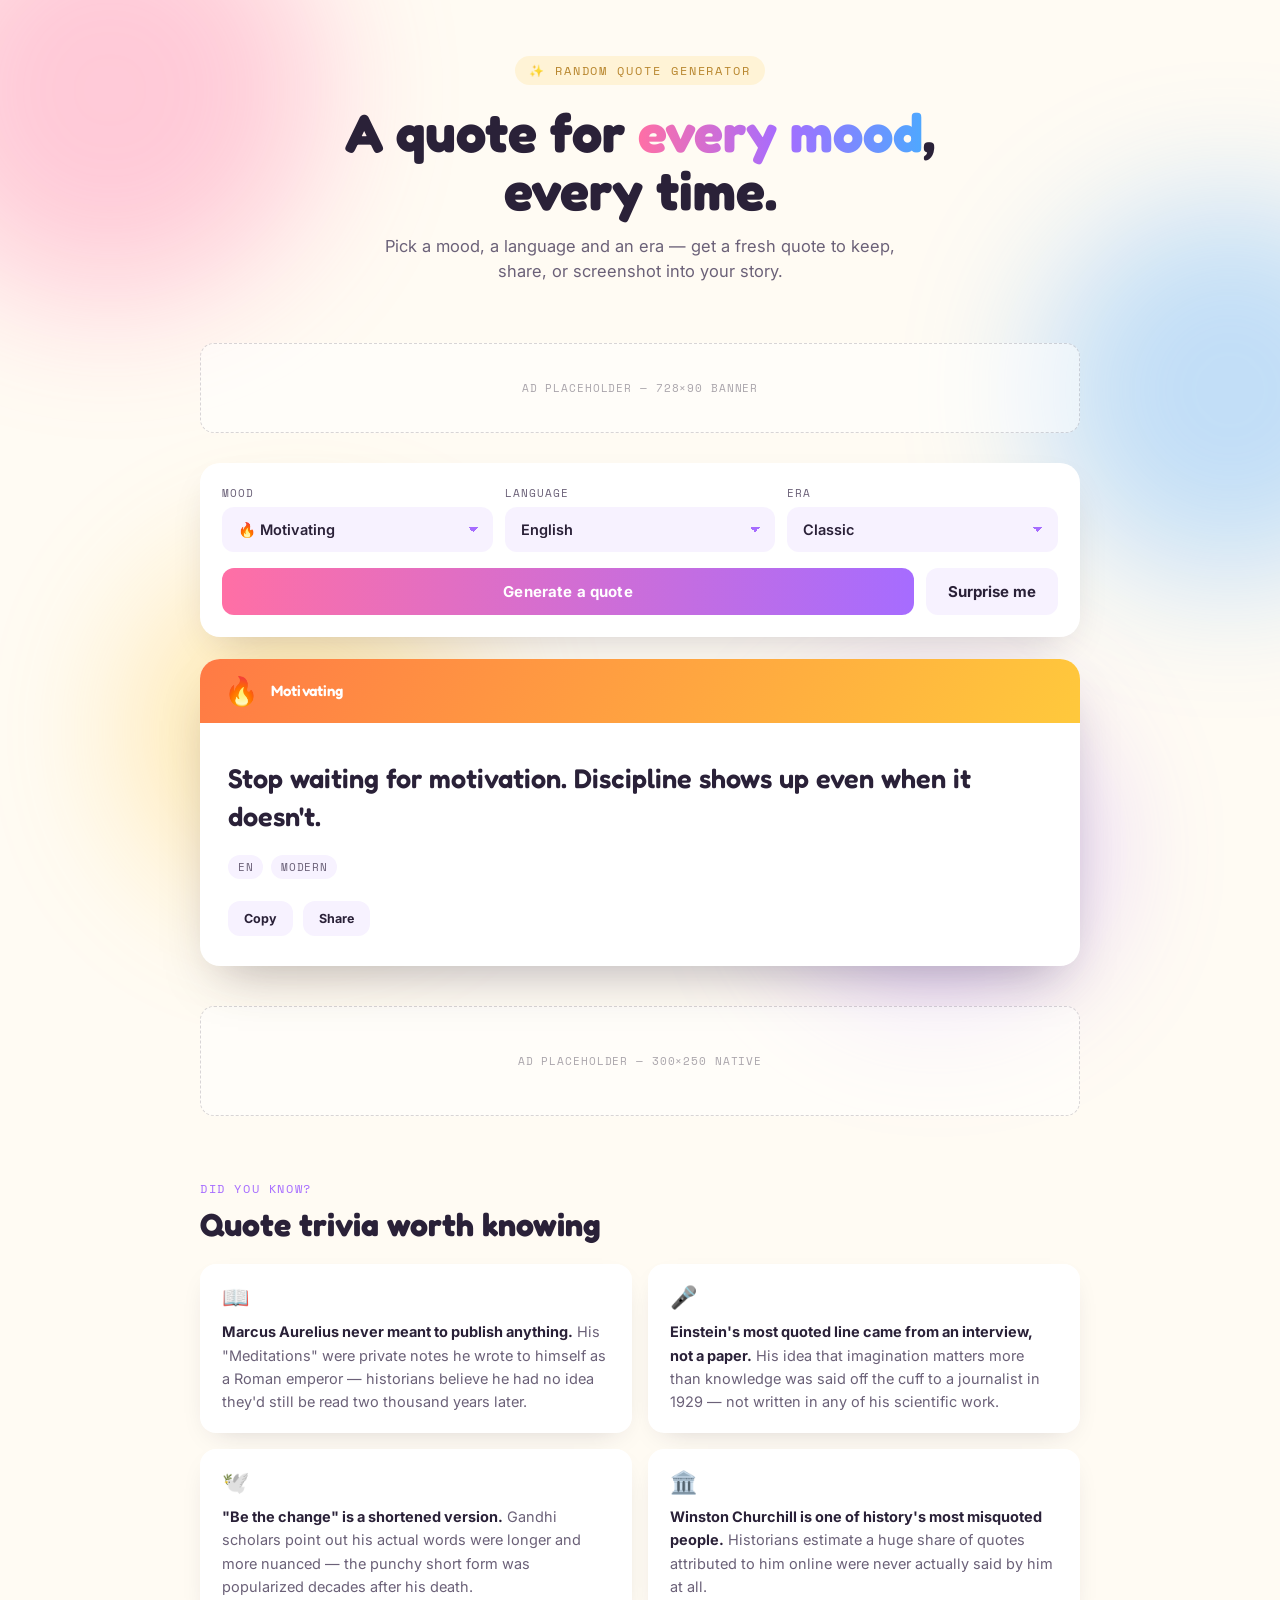
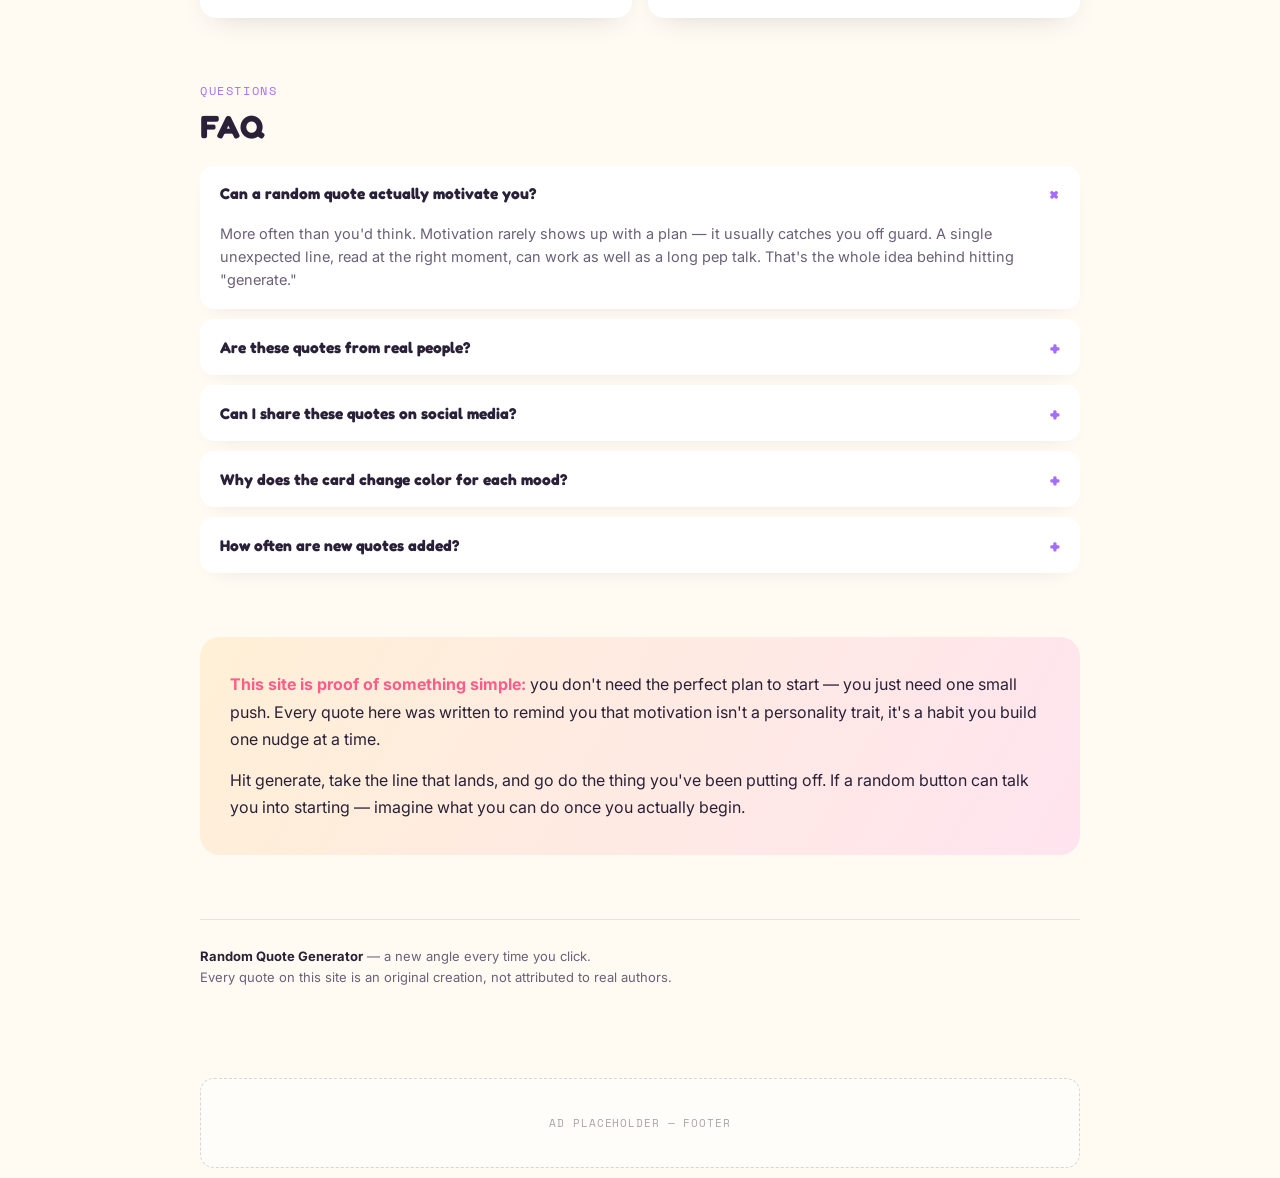
==== index.html @ d887cc7b "Add files via upload" ====
<!DOCTYPE html>
<html lang="en">
<head>
<meta charset="UTF-8">
<meta name="viewport" content="width=device-width, initial-scale=1.0">
<title>Random Quote Generator — Motivating, Sad, Deep, Funny Quotes</title>
<meta name="description" content="Generate a random quote by mood, language and era: motivating, sad, thoughtful, romantic, wise or funny. Free, colorful, and endlessly shareable.">
<link rel="preconnect" href="https://fonts.googleapis.com">
<link href="https://fonts.googleapis.com/css2?family=Fredoka:wght@500;600;700&family=Inter:wght@400;500;600;700&family=Space+Mono:wght@400;700&display=swap" rel="stylesheet">
<style>
  :root{
    --bg:#FFFBF3;
    --ink:#2A2138;
    --ink-soft:#6b6178;
    --line:rgba(42,33,56,0.1);
    --blob-pink:#FF6FA5;
    --blob-yellow:#FFC93C;
    --blob-blue:#4EA8FF;
    --blob-purple:#A66CFF;

    --t-motivant-1:#FF7A45; --t-motivant-2:#FFC93C;
    --t-triste-1:#5B7FFF;   --t-triste-2:#8FD3FF;
    --t-pensif-1:#9B6BFF;   --t-pensif-2:#C9A6FF;
    --t-amour-1:#FF5C8A;    --t-amour-2:#FFA6C1;
    --t-sagesse-1:#18B39D;  --t-sagesse-2:#8CE0D6;
    --t-humour-1:#FFB800;   --t-humour-2:#FFE066;
  }
  *{box-sizing:border-box;}
  html{scroll-behavior:smooth;}
  body{
    margin:0;
    background:var(--bg);
    color:var(--ink);
    font-family:'Inter', sans-serif;
    min-height:100vh;
    -webkit-font-smoothing:antialiased;
    position:relative;
    overflow-x:hidden;
  }
  .blob{
    position:fixed;
    border-radius:50%;
    filter:blur(70px);
    opacity:.35;
    z-index:0;
    animation:drift 18s ease-in-out infinite alternate;
  }
  .blob1{width:420px;height:420px;background:var(--blob-pink);top:-120px;left:-100px;}
  .blob2{width:380px;height:380px;background:var(--blob-blue);top:200px;right:-140px;animation-delay:-4s;}
  .blob3{width:340px;height:340px;background:var(--blob-yellow);bottom:0;left:10%;animation-delay:-9s;}
  .blob4{width:300px;height:300px;background:var(--blob-purple);bottom:-100px;right:15%;animation-delay:-13s;}
  @keyframes drift{
    from{transform:translate(0,0) scale(1);}
    to{transform:translate(30px,-25px) scale(1.08);}
  }
  @media (prefers-reduced-motion: reduce){ .blob{animation:none;} }

  .wrap{max-width:920px;margin:0 auto;padding:0 20px;position:relative;z-index:1;}

  /* ---------- Header ---------- */
  header{padding:56px 0 28px; text-align:center;}
  .eyebrow{
    font-family:'Space Mono', monospace;
    font-size:12px;
    letter-spacing:.16em;
    text-transform:uppercase;
    color:#B8862E;
    display:inline-flex;
    align-items:center;
    gap:8px;
    background:#FFF3D6;
    padding:6px 14px;
    border-radius:999px;
  }
  h1{
    font-family:'Fredoka', sans-serif;
    font-weight:700;
    font-size:clamp(32px, 6vw, 54px);
    line-height:1.08;
    margin:18px 0 14px;
  }
  h1 .grad{
    background:linear-gradient(90deg, var(--blob-pink), var(--blob-purple), var(--blob-blue));
    -webkit-background-clip:text;
    background-clip:text;
    color:transparent;
  }
  .sub{
    font-size:16.5px;
    color:var(--ink-soft);
    max-width:52ch;
    line-height:1.55;
    margin:0 auto;
  }

  /* ---------- Ad slots ---------- */
  .ad-slot{
    border:1.5px dashed rgba(42,33,56,0.18);
    border-radius:14px;
    display:flex;
    align-items:center;
    justify-content:center;
    color:rgba(42,33,56,0.4);
    font-family:'Space Mono', monospace;
    font-size:11px;
    letter-spacing:.08em;
    text-transform:uppercase;
    background:rgba(255,255,255,0.5);
  }
  .ad-slot--banner{height:90px;margin:30px 0;}
  .ad-slot--inline{height:110px;margin:40px 0;}
  .ad-slot--footer{height:90px;margin:40px 0 10px;}

  /* ---------- Controls ---------- */
  .panel{
    background:#fff;
    border-radius:20px;
    padding:22px;
    box-shadow:0 16px 40px -18px rgba(42,33,56,0.25);
  }
  .controls{
    display:grid;
    grid-template-columns:repeat(3, 1fr);
    gap:12px;
    margin-bottom:16px;
  }
  .field{display:flex;flex-direction:column;gap:6px;}
  .field label{
    font-family:'Space Mono', monospace;
    font-size:10.5px;
    letter-spacing:.1em;
    text-transform:uppercase;
    color:var(--ink-soft);
  }
  select{
    appearance:none;
    -webkit-appearance:none;
    background:#F7F2FF;
    border:2px solid transparent;
    color:var(--ink);
    font-family:'Inter', sans-serif;
    font-size:14.5px;
    font-weight:600;
    padding:12px 34px 12px 14px;
    border-radius:12px;
    cursor:pointer;
    background-image:linear-gradient(45deg, transparent 50%, var(--blob-purple) 50%), linear-gradient(135deg, var(--blob-purple) 50%, transparent 50%);
    background-position: calc(100% - 18px) center, calc(100% - 13px) center;
    background-size:5px 5px, 5px 5px;
    background-repeat:no-repeat;
    transition:border-color .15s ease, transform .1s ease;
  }
  select:hover{border-color:var(--blob-purple);}
  select:focus-visible{outline:2px solid var(--blob-blue); outline-offset:2px;}

  .generate-row{display:flex;gap:12px;}
  button{
    font-family:'Inter', sans-serif;
    font-weight:700;
    font-size:15px;
    border-radius:12px;
    border:none;
    cursor:pointer;
    padding:14px 22px;
    transition:transform .12s ease, box-shadow .12s ease, background .15s ease;
  }
  button:focus-visible{outline:2px solid var(--blob-blue); outline-offset:2px;}
  .btn-primary{
    flex:1;
    background:linear-gradient(90deg, var(--blob-pink), var(--blob-purple));
    color:#fff;
    letter-spacing:.01em;
  }
  .btn-primary:hover{transform:translateY(-2px); box-shadow:0 10px 24px -6px rgba(166,108,255,0.55);}
  .btn-primary:active{transform:translateY(0);}
  .btn-ghost{
    background:#F7F2FF;
    color:var(--ink);
  }
  .btn-ghost:hover{background:#EFE4FF;}

  /* ---------- Quote card ---------- */
  .stage{margin:22px 0 6px;}
  .card{
    position:relative;
    background:#fff;
    border-radius:20px;
    overflow:hidden;
    box-shadow:0 24px 50px -20px rgba(42,33,56,0.35);
    transition:transform .3s cubic-bezier(.2,.8,.2,1), opacity .28s ease;
  }
  .card.shuffling{transform:rotate(-1.5deg) scale(.97); opacity:.45;}
  .card-header{
    display:flex;
    align-items:center;
    gap:12px;
    padding:18px 24px;
    background:linear-gradient(120deg, var(--accent-1), var(--accent-2));
    color:#fff;
  }
  .card-emoji{font-size:28px; line-height:1;}
  .card-header-label{
    font-family:'Fredoka', sans-serif;
    font-weight:600;
    font-size:15px;
    letter-spacing:.01em;
  }
  .card-body{padding:36px 28px 30px;}
  .quote-text{
    font-family:'Fredoka', sans-serif;
    font-weight:600;
    font-size:clamp(20px, 3.4vw, 27px);
    line-height:1.42;
    margin:0 0 20px;
    color:var(--ink);
  }
  .quote-meta{
    display:flex;
    align-items:center;
    gap:8px;
    flex-wrap:wrap;
    font-family:'Space Mono', monospace;
    font-size:11px;
    letter-spacing:.06em;
    text-transform:uppercase;
    color:var(--ink-soft);
  }
  .tag{
    background:#F7F2FF;
    padding:4px 10px;
    border-radius:20px;
  }
  .card-actions{display:flex; gap:10px; margin-top:22px;}
  .icon-btn{
    background:#F7F2FF;
    border:none;
    color:var(--ink);
    font-size:12.5px;
    font-weight:700;
    padding:10px 16px;
  }
  .icon-btn:hover{background:#EFE4FF;}

  .toast{
    position:fixed;
    bottom:24px; left:50%;
    transform:translateX(-50%) translateY(20px);
    background:var(--ink);
    color:#fff;
    font-weight:600;
    font-size:14px;
    padding:10px 18px;
    border-radius:10px;
    opacity:0;
    pointer-events:none;
    transition:opacity .2s ease, transform .2s ease;
    z-index:10;
  }
  .toast.show{opacity:1; transform:translateX(-50%) translateY(0);}

  /* ---------- Sections below ---------- */
  section.block{margin:64px 0;}
  .block-eyebrow{
    font-family:'Space Mono', monospace;
    font-size:11.5px;
    letter-spacing:.14em;
    text-transform:uppercase;
    color:var(--blob-purple);
    margin-bottom:8px;
  }
  .block h2{
    font-family:'Fredoka', sans-serif;
    font-weight:700;
    font-size:clamp(24px, 4vw, 32px);
    margin:0 0 20px;
  }

  .facts-grid{
    display:grid;
    grid-template-columns:repeat(2, 1fr);
    gap:16px;
  }
  .fact-card{
    background:#fff;
    border-radius:16px;
    padding:20px 22px;
    box-shadow:0 10px 28px -16px rgba(42,33,56,0.25);
  }
  .fact-card .fact-icon{font-size:22px; margin-bottom:10px; display:block;}
  .fact-card p{margin:0; font-size:14.5px; line-height:1.6; color:var(--ink-soft);}
  .fact-card strong{color:var(--ink);}

  .faq-item{
    background:#fff;
    border-radius:14px;
    margin-bottom:10px;
    overflow:hidden;
    box-shadow:0 8px 22px -16px rgba(42,33,56,0.2);
  }
  .faq-item summary{
    cursor:pointer;
    padding:16px 20px;
    font-weight:700;
    font-family:'Fredoka', sans-serif;
    font-size:15.5px;
    list-style:none;
    display:flex;
    align-items:center;
    justify-content:space-between;
  }
  .faq-item summary::-webkit-details-marker{display:none;}
  .faq-item summary::after{
    content:"+";
    font-size:20px;
    color:var(--blob-purple);
    transition:transform .2s ease;
  }
  .faq-item[open] summary::after{transform:rotate(45deg);}
  .faq-item p{
    margin:0;
    padding:0 20px 18px;
    color:var(--ink-soft);
    font-size:14.5px;
    line-height:1.6;
  }

  .about-block{
    background:linear-gradient(120deg, #FFF0D6, #FFE4EF);
    border-radius:20px;
    padding:34px 30px;
  }
  .about-block p{
    font-size:16px;
    line-height:1.7;
    color:var(--ink);
    margin:0 0 14px;
  }
  .about-block p:last-child{margin-bottom:0;}
  .about-block strong{color:var(--t-amour-1);}

  footer{
    border-top:1px solid var(--line);
    padding:26px 0 50px;
    color:var(--ink-soft);
    font-size:13px;
    line-height:1.6;
  }
  footer strong{color:var(--ink);}

  @media (max-width:640px){
    .controls{grid-template-columns:1fr;}
    .facts-grid{grid-template-columns:1fr;}
    .card-body{padding:28px 20px 26px;}
  }
</style>
</head>
<body>
<div class="blob blob1"></div>
<div class="blob blob2"></div>
<div class="blob blob3"></div>
<div class="blob blob4"></div>

<div class="wrap">

  <header>
    <div class="eyebrow">✨ Random Quote Generator</div>
    <h1>A quote for <span class="grad">every mood</span>,<br>every time.</h1>
    <p class="sub">Pick a mood, a language and an era — get a fresh quote to keep, share, or screenshot into your story.</p>
  </header>

  <div class="ad-slot ad-slot--banner">Ad placeholder — 728×90 banner</div>

  <div class="panel">
    <div class="controls">
      <div class="field">
        <label for="theme">Mood</label>
        <select id="theme">
          <option value="motivant">🔥 Motivating</option>
          <option value="triste">😢 Sad</option>
          <option value="pensif">🤔 Thoughtful</option>
          <option value="amour">❤️ Love</option>
          <option value="sagesse">🦉 Wise</option>
          <option value="humour">😂 Funny</option>
        </select>
      </div>
      <div class="field">
        <label for="langue">Language</label>
        <select id="langue">
          <option value="en" selected>English</option>
          <option value="fr">French</option>
          <option value="es">Spanish</option>
        </select>
      </div>
      <div class="field">
        <label for="epoque">Era</label>
        <select id="epoque">
          <option value="classique">Classic</option>
          <option value="moderne">Modern</option>
        </select>
      </div>
    </div>
    <div class="generate-row">
      <button class="btn-primary" id="generateBtn">Generate a quote</button>
      <button class="btn-ghost" id="surpriseBtn" title="Random mood, language and era">Surprise me</button>
    </div>
  </div>

  <div class="stage">
    <div class="card" id="card" style="--accent-1: var(--t-motivant-1); --accent-2: var(--t-motivant-2);">
      <div class="card-header">
        <span class="card-emoji" id="cardEmoji">🔥</span>
        <span class="card-header-label" id="cardHeaderLabel">Motivating</span>
      </div>
      <div class="card-body">
        <p class="quote-text" id="quoteText">Stop waiting for motivation. Discipline shows up even when it doesn't.</p>
        <div class="quote-meta">
          <span class="tag" id="tagLangue">EN</span>
          <span class="tag" id="tagEpoque">Modern</span>
        </div>
        <div class="card-actions">
          <button class="icon-btn" id="copyBtn">Copy</button>
          <button class="icon-btn" id="shareBtn">Share</button>
        </div>
      </div>
    </div>
  </div>

  <div class="ad-slot ad-slot--inline">Ad placeholder — 300×250 native</div>

  <section class="block" id="facts">
    <div class="block-eyebrow">Did you know?</div>
    <h2>Quote trivia worth knowing</h2>
    <div class="facts-grid">
      <div class="fact-card">
        <span class="fact-icon">📖</span>
        <p><strong>Marcus Aurelius never meant to publish anything.</strong> His "Meditations" were private notes he wrote to himself as a Roman emperor — historians believe he had no idea they'd still be read two thousand years later.</p>
      </div>
      <div class="fact-card">
        <span class="fact-icon">🎤</span>
        <p><strong>Einstein's most quoted line came from an interview, not a paper.</strong> His idea that imagination matters more than knowledge was said off the cuff to a journalist in 1929 — not written in any of his scientific work.</p>
      </div>
      <div class="fact-card">
        <span class="fact-icon">🕊️</span>
        <p><strong>"Be the change" is a shortened version.</strong> Gandhi scholars point out his actual words were longer and more nuanced — the punchy short form was popularized decades after his death.</p>
      </div>
      <div class="fact-card">
        <span class="fact-icon">🏛️</span>
        <p><strong>Winston Churchill is one of history's most misquoted people.</strong> Historians estimate a huge share of quotes attributed to him online were never actually said by him at all.</p>
      </div>
    </div>
  </section>

  <section class="block" id="faq">
    <div class="block-eyebrow">Questions</div>
    <h2>FAQ</h2>

    <details class="faq-item" open>
      <summary>Can a random quote actually motivate you?</summary>
      <p>More often than you'd think. Motivation rarely shows up with a plan — it usually catches you off guard. A single unexpected line, read at the right moment, can work as well as a long pep talk. That's the whole idea behind hitting "generate."</p>
    </details>

    <details class="faq-item">
      <summary>Are these quotes from real people?</summary>
      <p>No — every quote on this site is an original line written for this generator, not pulled from real authors. That way you always get something fresh, with zero risk of a misattributed quote floating around.</p>
    </details>

    <details class="faq-item">
      <summary>Can I share these quotes on social media?</summary>
      <p>Absolutely — that's what the Copy and Share buttons are for. Screenshot the card, repost it, or paste the text wherever you like.</p>
    </details>

    <details class="faq-item">
      <summary>Why does the card change color for each mood?</summary>
      <p>Because moods aren't one-size-fits-all. Each theme gets its own color and emoji so the card actually feels like the emotion it's carrying, instead of looking the same no matter what you pick.</p>
    </details>

    <details class="faq-item">
      <summary>How often are new quotes added?</summary>
      <p>The collection keeps growing across every mood, language and era — check back for more.</p>
    </details>
  </section>

  <section class="block about-block">
    <p><strong>This site is proof of something simple:</strong> you don't need the perfect plan to start — you just need one small push. Every quote here was written to remind you that motivation isn't a personality trait, it's a habit you build one nudge at a time.</p>
    <p>Hit generate, take the line that lands, and go do the thing you've been putting off. If a random button can talk you into starting — imagine what you can do once you actually begin.</p>
  </section>

  <footer>
    <strong>Random Quote Generator</strong> — a new angle every time you click.<br>
    Every quote on this site is an original creation, not attributed to real authors.
  </footer>

  <div class="ad-slot ad-slot--footer">Ad placeholder — footer</div>

</div>

<div class="toast" id="toast">Copied!</div>

<script>
const QUOTES = [
  // ---------- FR ----------
  {text:"Celui qui doute de ses forces n'a pas encore commencé à les chercher.", theme:"motivant", lang:"fr", era:"classique"},
  {text:"Le courage ne rugit pas toujours ; parfois, il se contente de se lever demain matin.", theme:"motivant", lang:"fr", era:"classique"},
  {text:"Avance. Le doute ne construit rien, il ne fait qu'attendre.", theme:"motivant", lang:"fr", era:"moderne"},
  {text:"Ta seule obligation aujourd'hui : faire un pas de plus qu'hier.", theme:"motivant", lang:"fr", era:"moderne"},
  {text:"Il y a des silences qui pèsent plus lourd que tous les mots jamais prononcés.", theme:"triste", lang:"fr", era:"classique"},
  {text:"On pleure rarement ce qu'on a perdu ; on pleure ce qu'on n'a jamais eu le temps de garder.", theme:"triste", lang:"fr", era:"classique"},
  {text:"Certains jours, sourire est le seul mensonge qu'on sait encore bien raconter.", theme:"triste", lang:"fr", era:"moderne"},
  {text:"On s'habitue à l'absence comme à un bruit de fond qu'on finit par ne plus entendre.", theme:"triste", lang:"fr", era:"moderne"},
  {text:"Le temps ne guérit pas les blessures, il apprend seulement à vivre avec elles.", theme:"pensif", lang:"fr", era:"classique"},
  {text:"Nul ne se baigne deux fois dans le même silence.", theme:"pensif", lang:"fr", era:"classique"},
  {text:"On passe sa vie à scroller devant des réponses qu'on n'a jamais cherchées.", theme:"pensif", lang:"fr", era:"moderne"},
  {text:"Réfléchir, c'est accepter de ne pas savoir encore.", theme:"pensif", lang:"fr", era:"moderne"},
  {text:"Aimer, c'est offrir à l'autre la clé d'une maison qu'on n'a pas fini de bâtir.", theme:"amour", lang:"fr", era:"classique"},
  {text:"Il n'est de plus grand voyage que celui de deux regards qui se reconnaissent.", theme:"amour", lang:"fr", era:"classique"},
  {text:"T'aimer, c'est simple : c'est choisir ton message avant tous les autres.", theme:"amour", lang:"fr", era:"moderne"},
  {text:"L'amour, aujourd'hui, c'est rester quand un clic suffirait pour partir.", theme:"amour", lang:"fr", era:"moderne"},
  {text:"La sagesse commence le jour où l'on cesse de vouloir avoir raison.", theme:"sagesse", lang:"fr", era:"classique"},
  {text:"Qui connaît les autres est savant ; qui se connaît lui-même est sage.", theme:"sagesse", lang:"fr", era:"classique"},
  {text:"Le vrai luxe, aujourd'hui, c'est de savoir ne pas répondre tout de suite.", theme:"sagesse", lang:"fr", era:"moderne"},
  {text:"Être sage, c'est choisir ses batailles et fermer les autres onglets.", theme:"sagesse", lang:"fr", era:"moderne"},
  {text:"L'homme sage évite les ennuis que l'homme malin sait éviter d'avoir causés.", theme:"humour", lang:"fr", era:"classique"},
  {text:"Il vaut mieux rire de ses erreurs avant que les autres n'en aient le temps.", theme:"humour", lang:"fr", era:"classique"},
  {text:"Mon niveau d'énergie fonctionne à deux vitesses : café ou catastrophe.", theme:"humour", lang:"fr", era:"moderne"},
  {text:"J'ai un plan pour aujourd'hui. Il s'appelle improviser avec assurance.", theme:"humour", lang:"fr", era:"moderne"},
  {text:"Un rêve sans action n'est qu'un souhait qui attend.", theme:"motivant", lang:"fr", era:"classique"},
  {text:"On ne rate pas ses chances, on les remet simplement à plus tard.", theme:"motivant", lang:"fr", era:"moderne"},
  {text:"La difficulté d'aujourd'hui est la force que tu n'avais pas hier.", theme:"motivant", lang:"fr", era:"classique"},
  {text:"Le cœur garde en mémoire ce que la raison a déjà oublié.", theme:"triste", lang:"fr", era:"classique"},
  {text:"Parfois on n'est pas triste, on est juste fatigué de faire semblant.", theme:"triste", lang:"fr", era:"moderne"},
  {text:"L'absence a ceci de cruel qu'elle ne prévient jamais avant de s'installer.", theme:"triste", lang:"fr", era:"classique"},
  {text:"On ne choisit pas ses pensées de la nuit, elles nous choisissent.", theme:"pensif", lang:"fr", era:"classique"},
  {text:"Chaque notification est une petite décision qu'on ne se souvient pas d'avoir prise.", theme:"pensif", lang:"fr", era:"moderne"},
  {text:"Comprendre, c'est déjà commencer à pardonner.", theme:"pensif", lang:"fr", era:"classique"},
  {text:"On ne tombe pas amoureux, on se laisse simplement porter.", theme:"amour", lang:"fr", era:"classique"},
  {text:"Aimer quelqu'un aujourd'hui, c'est répondre avant que le message ne devienne vieux.", theme:"amour", lang:"fr", era:"moderne"},
  {text:"Il y a des présences qui rendent le silence plus doux que n'importe quel mot.", theme:"amour", lang:"fr", era:"classique"},
  {text:"La patience n'est pas d'attendre, c'est de rester bien pendant qu'on attend.", theme:"sagesse", lang:"fr", era:"classique"},
  {text:"Le vrai contrôle, c'est de savoir quand ne rien faire.", theme:"sagesse", lang:"fr", era:"moderne"},
  {text:"On apprend plus de ses silences que de ses discours.", theme:"sagesse", lang:"fr", era:"classique"},
  {text:"Je ne suis pas en retard, je teste juste la patience des autres.", theme:"humour", lang:"fr", era:"moderne"},
  {text:"Mon plus grand talent, c'est de transformer un café en décisions à peu près raisonnables.", theme:"humour", lang:"fr", era:"moderne"},
  {text:"L'optimisme, c'est croire que demain le réveil sonnera moins fort.", theme:"humour", lang:"fr", era:"classique"},

  // ---------- EN ----------
  {text:"Those who wait for perfect conditions will wait for the rest of their lives.", theme:"motivant", lang:"en", era:"classique"},
  {text:"Strength is not the absence of fear, but the will that outlasts it.", theme:"motivant", lang:"en", era:"classique"},
  {text:"Stop waiting for motivation. Discipline shows up even when it doesn't.", theme:"motivant", lang:"en", era:"moderne"},
  {text:"Small steps still count as progress, even the ones nobody claps for.", theme:"motivant", lang:"en", era:"moderne"},
  {text:"Some sorrows are too quiet to be named, so they simply stay.", theme:"triste", lang:"en", era:"classique"},
  {text:"We do not mourn what we lost, but what we never had time to keep.", theme:"triste", lang:"en", era:"classique"},
  {text:"Some days the smile is just the outfit grief decided to wear.", theme:"triste", lang:"en", era:"moderne"},
  {text:"I got used to your absence the way you get used to bad wifi — annoyed, but not surprised anymore.", theme:"triste", lang:"en", era:"moderne"},
  {text:"Time does not heal wounds; it only teaches us to carry them differently.", theme:"pensif", lang:"en", era:"classique"},
  {text:"The mind that questions everything eventually questions itself.", theme:"pensif", lang:"en", era:"classique"},
  {text:"We spend our lives scrolling past the answers we never actually looked for.", theme:"pensif", lang:"en", era:"moderne"},
  {text:"Thinking is just the polite word for admitting you don't know yet.", theme:"pensif", lang:"en", era:"moderne"},
  {text:"To love is to hand someone the key to a house still being built.", theme:"amour", lang:"en", era:"classique"},
  {text:"No journey is greater than two glances that finally recognize each other.", theme:"amour", lang:"en", era:"classique"},
  {text:"Loving you is simple: it's choosing your text before all the others.", theme:"amour", lang:"en", era:"moderne"},
  {text:"Love today means staying when leaving was one tap away.", theme:"amour", lang:"en", era:"moderne"},
  {text:"Wisdom begins the day we stop needing to be right.", theme:"sagesse", lang:"en", era:"classique"},
  {text:"He who knows others is clever; he who knows himself is wise.", theme:"sagesse", lang:"en", era:"classique"},
  {text:"Real luxury today is knowing you don't have to reply right away.", theme:"sagesse", lang:"en", era:"moderne"},
  {text:"Being wise means picking your battles and closing the other tabs.", theme:"sagesse", lang:"en", era:"moderne"},
  {text:"The wise man avoids troubles the clever man forgot he caused.", theme:"humour", lang:"en", era:"classique"},
  {text:"Better to laugh at your mistakes before someone else gets the chance.", theme:"humour", lang:"en", era:"classique"},
  {text:"My energy levels run on two settings: coffee or chaos.", theme:"humour", lang:"en", era:"moderne"},
  {text:"I have a plan for today. It's called winging it with confidence.", theme:"humour", lang:"en", era:"moderne"},
  {text:"A dream without action is just a wish waiting around.", theme:"motivant", lang:"en", era:"classique"},
  {text:"You don't miss your chances, you just keep postponing them.", theme:"motivant", lang:"en", era:"moderne"},
  {text:"Today's difficulty is the strength you didn't have yesterday.", theme:"motivant", lang:"en", era:"classique"},
  {text:"The heart remembers what reason has already forgotten.", theme:"triste", lang:"en", era:"classique"},
  {text:"Sometimes you're not sad, you're just tired of pretending.", theme:"triste", lang:"en", era:"moderne"},
  {text:"Absence is cruel because it never warns you before it moves in.", theme:"triste", lang:"en", era:"classique"},
  {text:"We don't choose our night thoughts, they choose us.", theme:"pensif", lang:"en", era:"classique"},
  {text:"Every notification is a tiny decision we don't remember making.", theme:"pensif", lang:"en", era:"moderne"},
  {text:"To understand is already to begin forgiving.", theme:"pensif", lang:"en", era:"classique"},
  {text:"You don't fall in love, you just let yourself be carried.", theme:"amour", lang:"en", era:"classique"},
  {text:"Loving someone today means replying before the message goes cold.", theme:"amour", lang:"en", era:"moderne"},
  {text:"Some presences make silence softer than any word could.", theme:"amour", lang:"en", era:"classique"},
  {text:"Patience isn't waiting, it's staying calm while you wait.", theme:"sagesse", lang:"en", era:"classique"},
  {text:"Real control is knowing when to do nothing.", theme:"sagesse", lang:"en", era:"moderne"},
  {text:"We learn more from our silences than our speeches.", theme:"sagesse", lang:"en", era:"classique"},
  {text:"I'm not late, I'm testing everyone else's patience.", theme:"humour", lang:"en", era:"moderne"},
  {text:"My greatest talent is turning coffee into mostly reasonable decisions.", theme:"humour", lang:"en", era:"moderne"},
  {text:"Optimism is believing tomorrow's alarm will be a little quieter.", theme:"humour", lang:"en", era:"classique"},

  // ---------- ES ----------
  {text:"Quien espera condiciones perfectas esperará toda la vida.", theme:"motivant", lang:"es", era:"classique"},
  {text:"La fuerza no es la ausencia de miedo, sino la voluntad que lo sobrevive.", theme:"motivant", lang:"es", era:"classique"},
  {text:"Deja de esperar motivación. La disciplina aparece incluso cuando ella no.", theme:"motivant", lang:"es", era:"moderne"},
  {text:"Los pasos pequeños también cuentan, aunque nadie los aplauda.", theme:"motivant", lang:"es", era:"moderne"},
  {text:"Hay silencios demasiado callados para tener nombre, así que se quedan.", theme:"triste", lang:"es", era:"classique"},
  {text:"No lloramos lo que perdimos, sino lo que nunca tuvimos tiempo de guardar.", theme:"triste", lang:"es", era:"classique"},
  {text:"Algunos días la sonrisa es solo el disfraz que elige la tristeza.", theme:"triste", lang:"es", era:"moderne"},
  {text:"Me acostumbré a tu ausencia como al mal wifi: molesto, pero ya no sorprendido.", theme:"triste", lang:"es", era:"moderne"},
  {text:"El tiempo no cura las heridas, solo enseña a llevarlas de otra forma.", theme:"pensif", lang:"es", era:"classique"},
  {text:"La mente que todo lo cuestiona termina por cuestionarse a sí misma.", theme:"pensif", lang:"es", era:"classique"},
  {text:"Pasamos la vida deslizando el dedo sobre respuestas que nunca buscamos.", theme:"pensif", lang:"es", era:"moderne"},
  {text:"Pensar es solo la forma educada de admitir que aún no sabes.", theme:"pensif", lang:"es", era:"moderne"},
  {text:"Amar es entregar la llave de una casa que aún se está construyendo.", theme:"amour", lang:"es", era:"classique"},
  {text:"No hay viaje más grande que dos miradas que por fin se reconocen.", theme:"amour", lang:"es", era:"classique"},
  {text:"Quererte es simple: es elegir tu mensaje antes que todos los demás.", theme:"amour", lang:"es", era:"moderne"},
  {text:"Hoy el amor es quedarse cuando irse costaba un solo clic.", theme:"amour", lang:"es", era:"moderne"},
  {text:"La sabiduría empieza el día en que dejamos de necesitar tener razón.", theme:"sagesse", lang:"es", era:"classique"},
  {text:"Quien conoce a los demás es inteligente; quien se conoce a sí mismo es sabio.", theme:"sagesse", lang:"es", era:"classique"},
  {text:"El verdadero lujo hoy es saber que no tienes que responder de inmediato.", theme:"sagesse", lang:"es", era:"moderne"},
  {text:"Ser sabio es elegir tus batallas y cerrar las demás pestañas.", theme:"sagesse", lang:"es", era:"moderne"},
  {text:"El sabio evita los problemas que el listo olvidó haber causado.", theme:"humour", lang:"es", era:"classique"},
  {text:"Mejor reírse de los propios errores antes de que otros lo hagan.", theme:"humour", lang:"es", era:"classique"},
  {text:"Mi nivel de energía tiene dos modos: café o caos.", theme:"humour", lang:"es", era:"moderne"},
  {text:"Tengo un plan para hoy. Se llama improvisar con confianza.", theme:"humour", lang:"es", era:"moderne"},
  {text:"Un sueño sin acción es solo un deseo que espera.", theme:"motivant", lang:"es", era:"classique"},
  {text:"No pierdes tus oportunidades, solo las sigues aplazando.", theme:"motivant", lang:"es", era:"moderne"},
  {text:"La dificultad de hoy es la fuerza que no tenías ayer.", theme:"motivant", lang:"es", era:"classique"},
  {text:"El corazón recuerda lo que la razón ya olvidó.", theme:"triste", lang:"es", era:"classique"},
  {text:"A veces no estás triste, solo cansado de fingir.", theme:"triste", lang:"es", era:"moderne"},
  {text:"La ausencia es cruel porque nunca avisa antes de instalarse.", theme:"triste", lang:"es", era:"classique"},
  {text:"No elegimos nuestros pensamientos nocturnos, ellos nos eligen a nosotros.", theme:"pensif", lang:"es", era:"classique"},
  {text:"Cada notificación es una pequeña decisión que no recordamos haber tomado.", theme:"pensif", lang:"es", era:"moderne"},
  {text:"Comprender ya es empezar a perdonar.", theme:"pensif", lang:"es", era:"classique"},
  {text:"No te enamoras, simplemente te dejas llevar.", theme:"amour", lang:"es", era:"classique"},
  {text:"Querer a alguien hoy es responder antes de que el mensaje se enfríe.", theme:"amour", lang:"es", era:"moderne"},
  {text:"Hay presencias que hacen el silencio más suave que cualquier palabra.", theme:"amour", lang:"es", era:"classique"},
  {text:"La paciencia no es esperar, es mantener la calma mientras esperas.", theme:"sagesse", lang:"es", era:"classique"},
  {text:"El verdadero control es saber cuándo no hacer nada.", theme:"sagesse", lang:"es", era:"moderne"},
  {text:"Aprendemos más de nuestros silencios que de nuestros discursos.", theme:"sagesse", lang:"es", era:"classique"},
  {text:"No llego tarde, solo pongo a prueba la paciencia de los demás.", theme:"humour", lang:"es", era:"moderne"},
  {text:"Mi mayor talento es convertir café en decisiones más o menos razonables.", theme:"humour", lang:"es", era:"moderne"},
  {text:"El optimismo es creer que la alarma de mañana sonará un poco más floja.", theme:"humour", lang:"es", era:"classique"},
];

const THEME_LABELS = {motivant:"Motivating", triste:"Sad", pensif:"Thoughtful", amour:"Love", sagesse:"Wise", humour:"Funny"};
const THEME_EMOJI = {motivant:"🔥", triste:"😢", pensif:"🤔", amour:"❤️", sagesse:"🦉", humour:"😂"};
const LANG_LABELS = {fr:"FR", en:"EN", es:"ES"};
const ERA_LABELS = {classique:"Classic", moderne:"Modern"};

const el = {
  theme: document.getElementById('theme'),
  langue: document.getElementById('langue'),
  epoque: document.getElementById('epoque'),
  card: document.getElementById('card'),
  cardEmoji: document.getElementById('cardEmoji'),
  cardHeaderLabel: document.getElementById('cardHeaderLabel'),
  quoteText: document.getElementById('quoteText'),
  tagLangue: document.getElementById('tagLangue'),
  tagEpoque: document.getElementById('tagEpoque'),
  generateBtn: document.getElementById('generateBtn'),
  surpriseBtn: document.getElementById('surpriseBtn'),
  copyBtn: document.getElementById('copyBtn'),
  shareBtn: document.getElementById('shareBtn'),
  toast: document.getElementById('toast'),
};

function pickQuote(theme, lang, era){
  let pool = QUOTES.filter(q => q.theme===theme && q.lang===lang && q.era===era);
  if(pool.length === 0){ pool = QUOTES.filter(q => q.theme===theme && q.lang===lang); }
  if(pool.length === 0){ pool = QUOTES.filter(q => q.lang===lang); }
  let idx = Math.floor(Math.random()*pool.length);
  if(pool.length > 1){
    let tries = 0;
    while(pool[idx].text === el.quoteText.textContent && tries < 6){
      idx = Math.floor(Math.random()*pool.length);
      tries++;
    }
  }
  return pool[idx];
}

function renderQuote(q){
  el.card.style.setProperty('--accent-1', `var(--t-${q.theme}-1)`);
  el.card.style.setProperty('--accent-2', `var(--t-${q.theme}-2)`);
  el.cardEmoji.textContent = THEME_EMOJI[q.theme];
  el.cardHeaderLabel.textContent = THEME_LABELS[q.theme];
  el.quoteText.textContent = q.text;
  el.tagLangue.textContent = LANG_LABELS[q.lang];
  el.tagEpoque.textContent = ERA_LABELS[q.era];
}

function generate(){
  const theme = el.theme.value;
  const lang = el.langue.value;
  const era = el.epoque.value;

  el.card.classList.add('shuffling');
  window.setTimeout(() => {
    const q = pickQuote(theme, lang, era);
    renderQuote(q);
    el.card.classList.remove('shuffling');
  }, 200);
}

function surprise(){
  const themes = Object.keys(THEME_LABELS);
  const eras = Object.keys(ERA_LABELS);
  el.theme.value = themes[Math.floor(Math.random()*themes.length)];
  el.epoque.value = eras[Math.floor(Math.random()*eras.length)];
  generate();
}

function showToast(msg){
  el.toast.textContent = msg;
  el.toast.classList.add('show');
  window.setTimeout(() => el.toast.classList.remove('show'), 1800);
}

el.generateBtn.addEventListener('click', generate);
el.surpriseBtn.addEventListener('click', surprise);
el.theme.addEventListener('change', generate);
el.langue.addEventListener('change', generate);
el.epoque.addEventListener('change', generate);

el.copyBtn.addEventListener('click', () => {
  navigator.clipboard.writeText(el.quoteText.textContent).then(() => {
    showToast('Copied!');
  }).catch(() => { showToast('Could not copy'); });
});

el.shareBtn.addEventListener('click', () => {
  const text = el.quoteText.textContent;
  if(navigator.share){
    navigator.share({text}).catch(() => {});
  } else {
    navigator.clipboard.writeText(text).then(() => showToast('Copied for sharing!'));
  }
});
</script>
<script defer src="/_vercel/insights/script.js"></script>
</body>
</html>
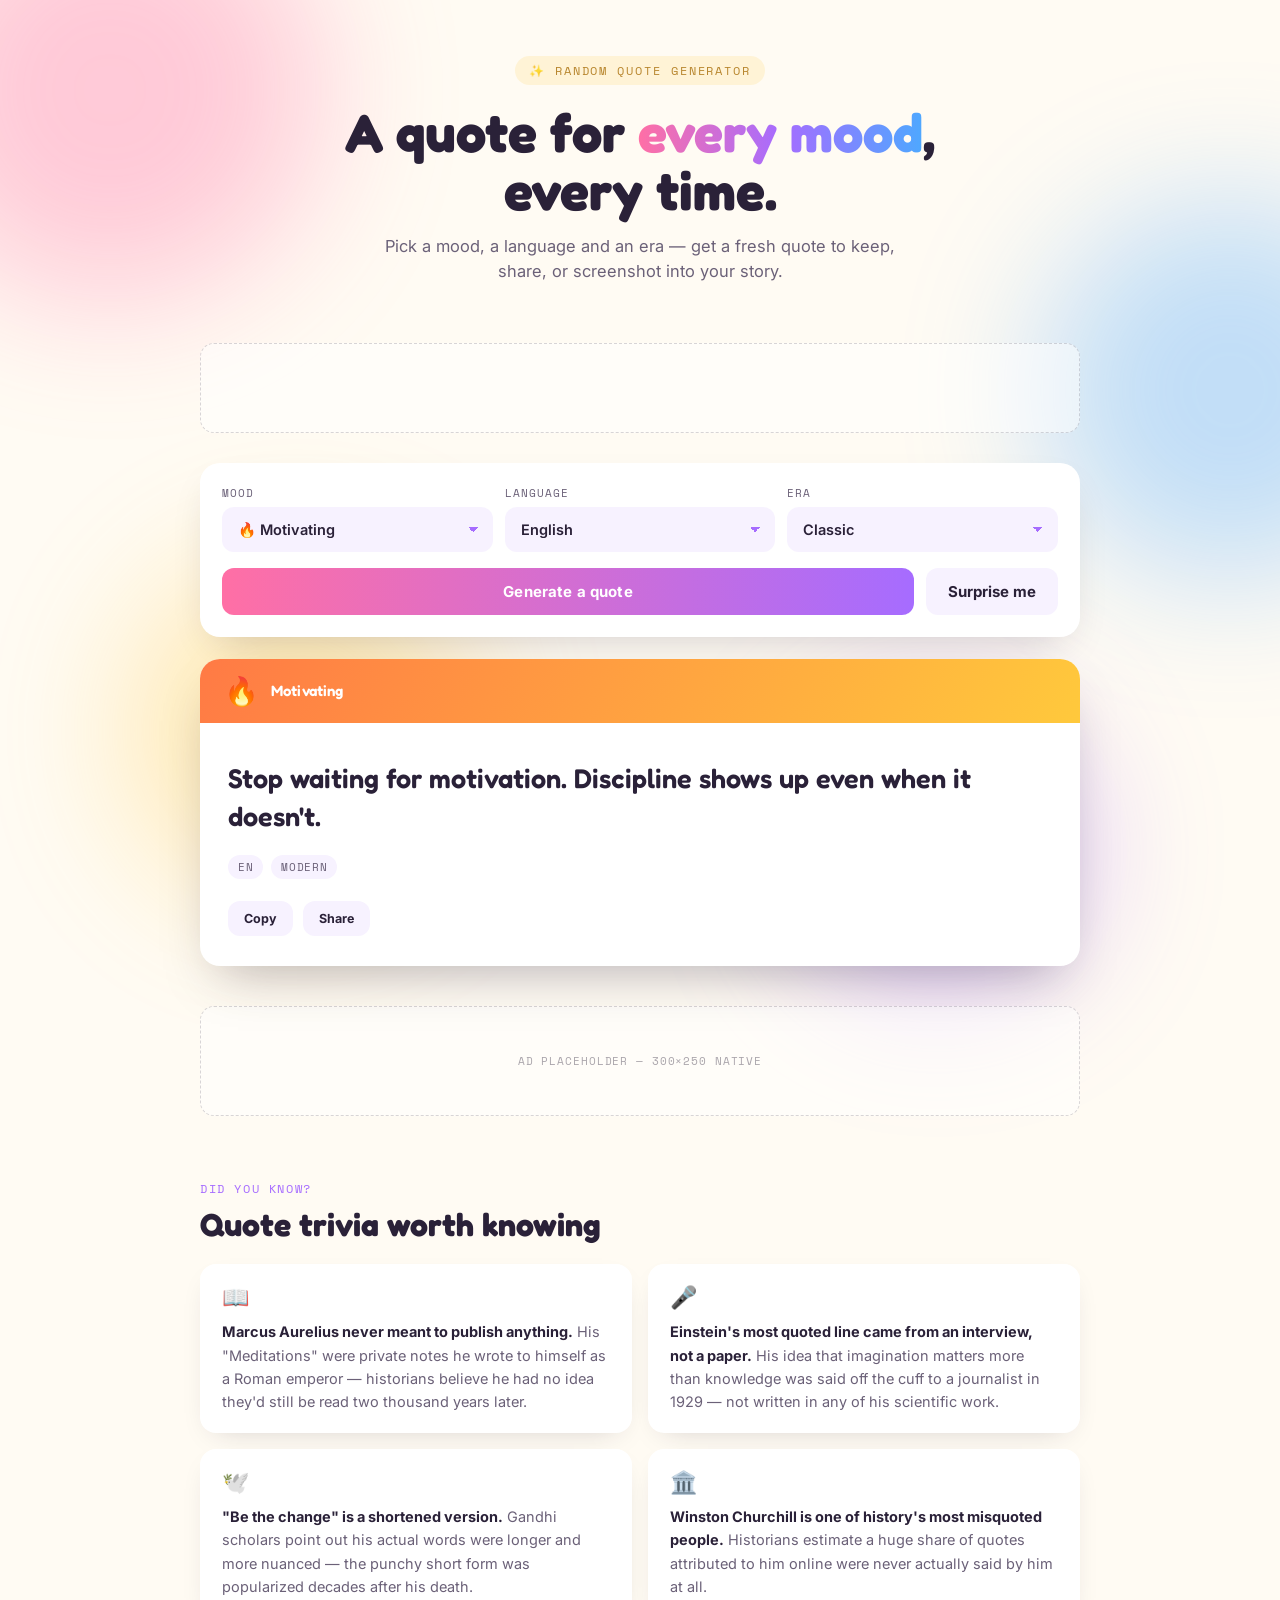
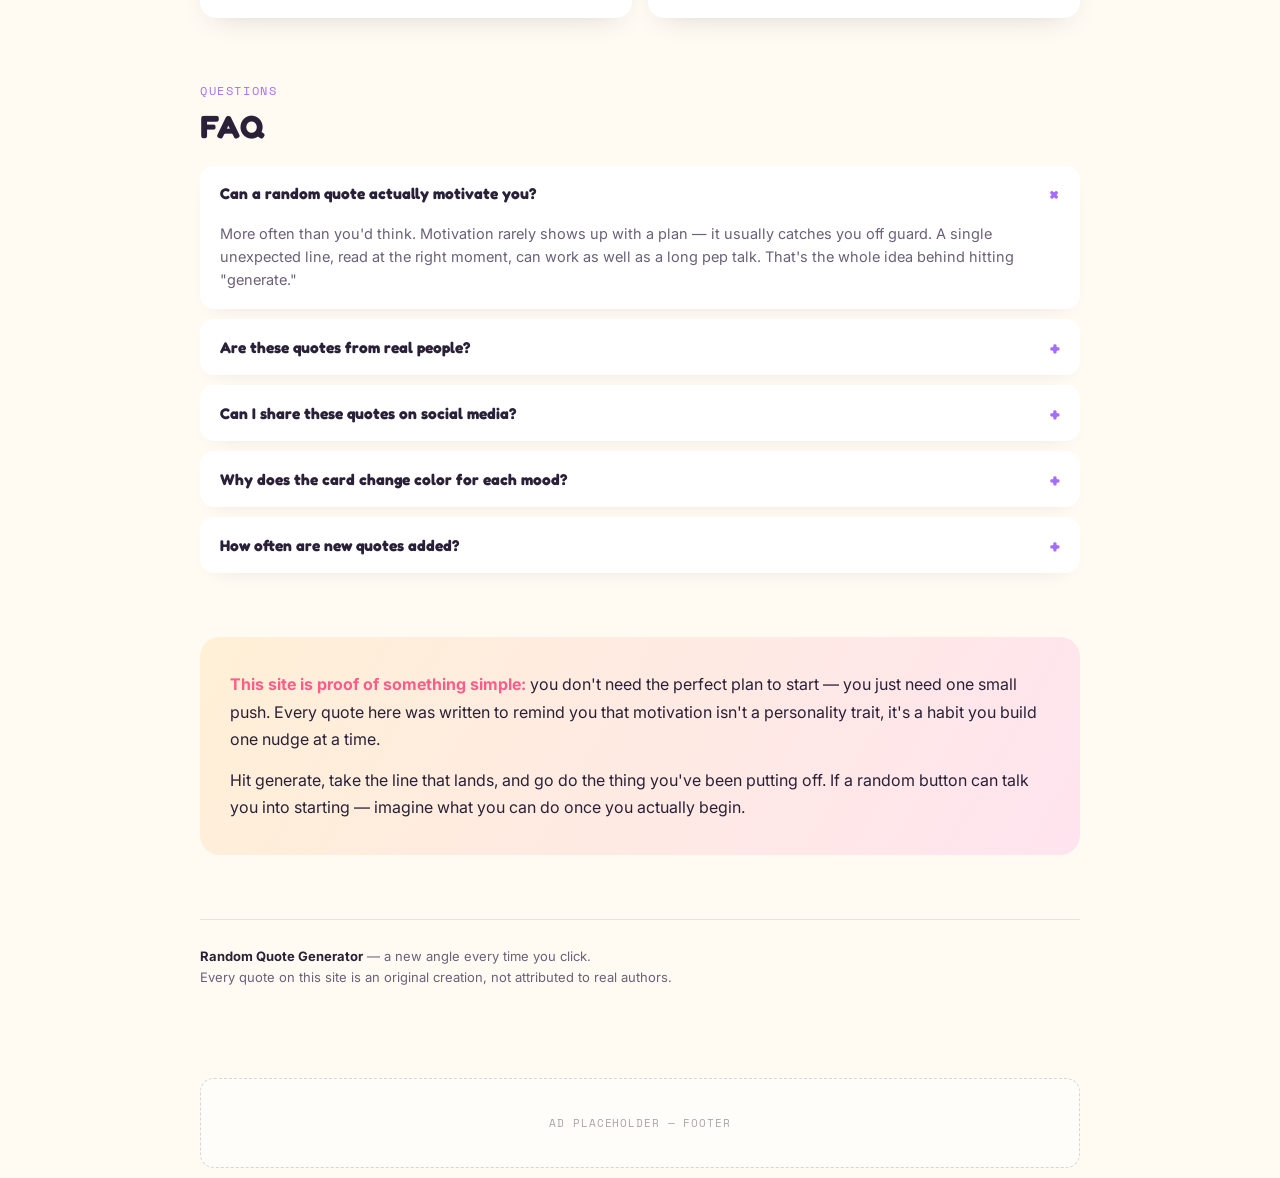
==== commit 8af16367: "Add files via upload" ====
--- a/index.html
+++ b/index.html
@@ -1,6 +1,16 @@
 <!DOCTYPE html>
 <html lang="en">
 <head>
+<script async src="https://pagead2.googlesyndication.com/pagead/js/adsbygoogle.js?client=ca-pub-3300435468169745"
+     crossorigin="anonymous"></script>
+<!-- Google tag (gtag.js) -->
+<script async src="https://www.googletagmanager.com/gtag/js?id=G-9T2PRMRETT"></script>
+<script>
+  window.dataLayer = window.dataLayer || [];
+  function gtag(){dataLayer.push(arguments);}
+  gtag('js', new Date());
+  gtag('config', 'G-9T2PRMRETT');
+</script>
 <meta charset="UTF-8">
 <meta name="viewport" content="width=device-width, initial-scale=1.0">
 <title>Random Quote Generator — Motivating, Sad, Deep, Funny Quotes</title>
@@ -368,7 +378,17 @@
     <p class="sub">Pick a mood, a language and an era — get a fresh quote to keep, share, or screenshot into your story.</p>
   </header>
 
-  <div class="ad-slot ad-slot--banner">Ad placeholder — 728×90 banner</div>
+  <div class="ad-slot ad-slot--banner">
+    <ins class="adsbygoogle"
+         style="display:block; width:100%;"
+         data-ad-client="ca-pub-3300435468169745"
+         data-ad-slot="1096700028"
+         data-ad-format="auto"
+         data-full-width-responsive="true"></ins>
+  </div>
+  <script>
+       (adsbygoogle = window.adsbygoogle || []).push({});
+  </script>
 
   <div class="panel">
     <div class="controls">
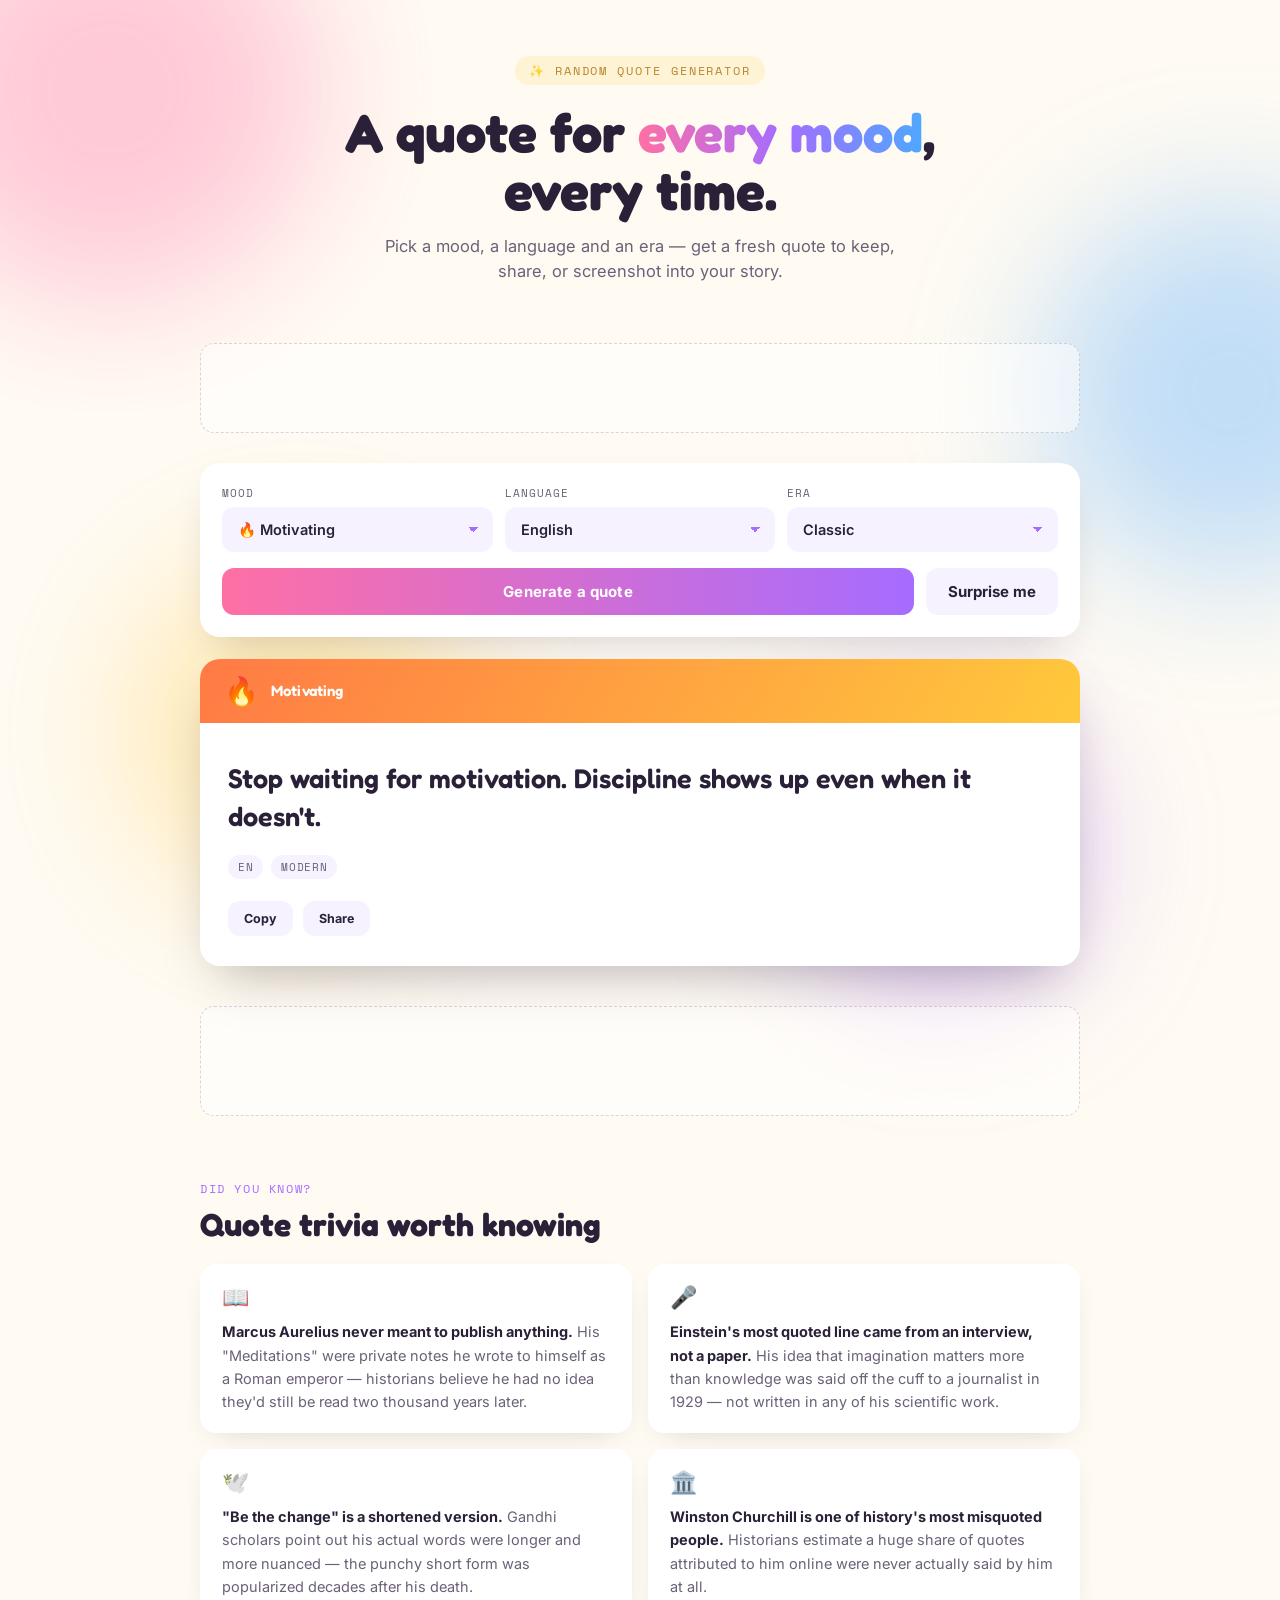
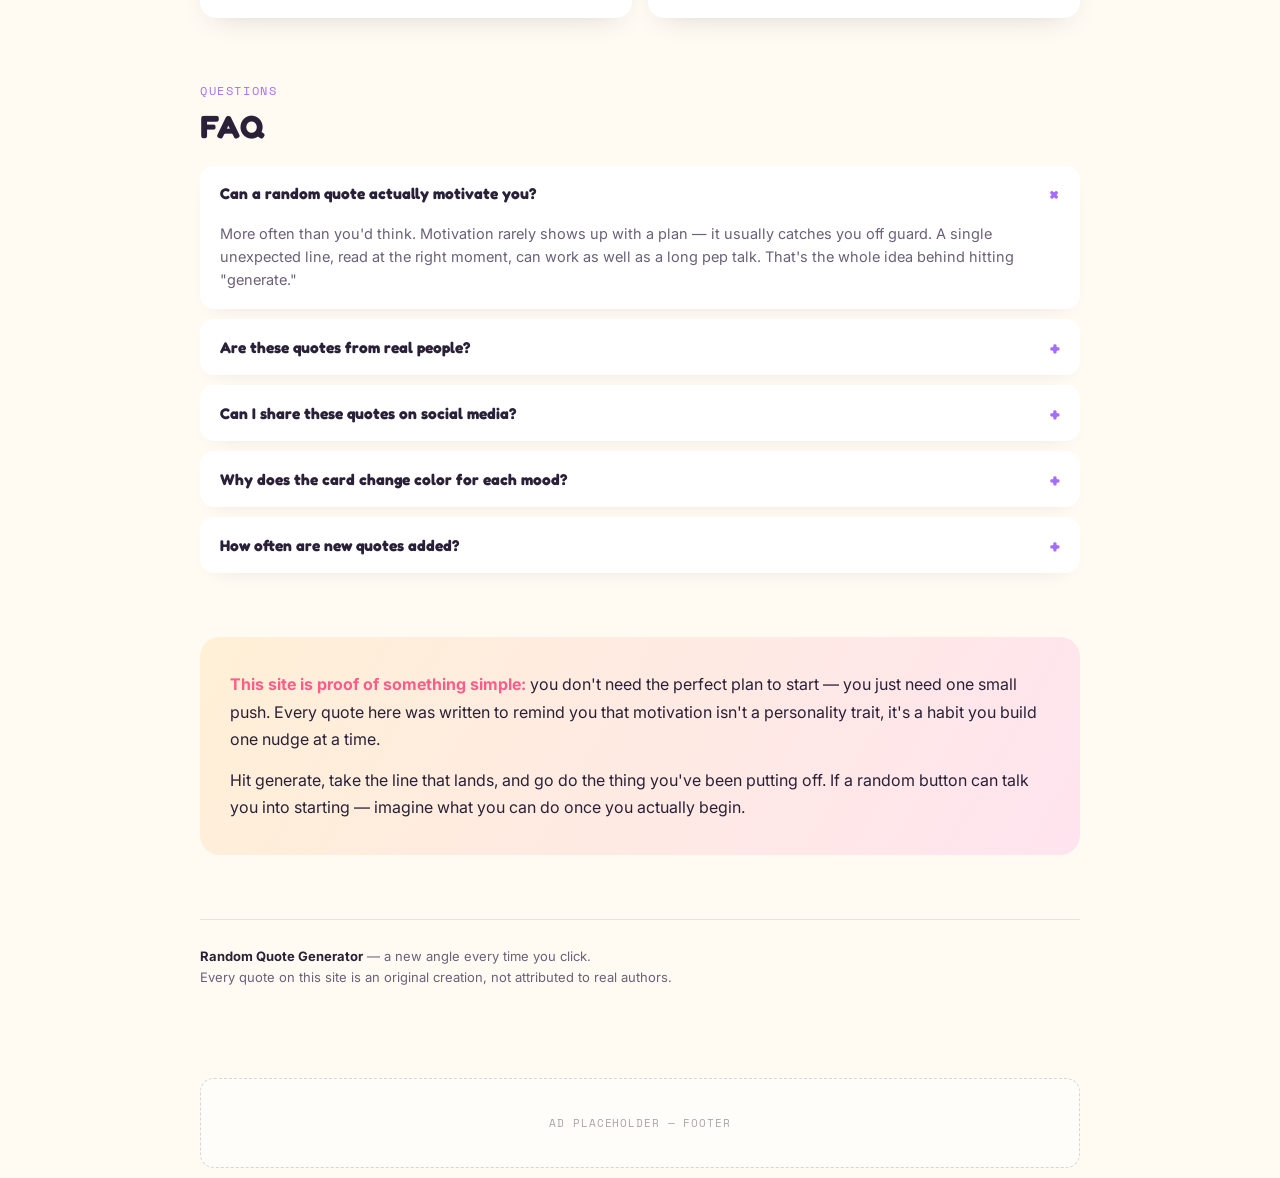
==== commit ff703dce: "Add files via upload" ====
--- a/index.html
+++ b/index.html
@@ -445,7 +445,17 @@
     </div>
   </div>
 
-  <div class="ad-slot ad-slot--inline">Ad placeholder — 300×250 native</div>
+  <div class="ad-slot ad-slot--inline">
+    <ins class="adsbygoogle"
+         style="display:block; width:100%;"
+         data-ad-client="ca-pub-3300435468169745"
+         data-ad-slot="6321106543"
+         data-ad-format="auto"
+         data-full-width-responsive="true"></ins>
+  </div>
+  <script>
+       (adsbygoogle = window.adsbygoogle || []).push({});
+  </script>
 
   <section class="block" id="facts">
     <div class="block-eyebrow">Did you know?</div>
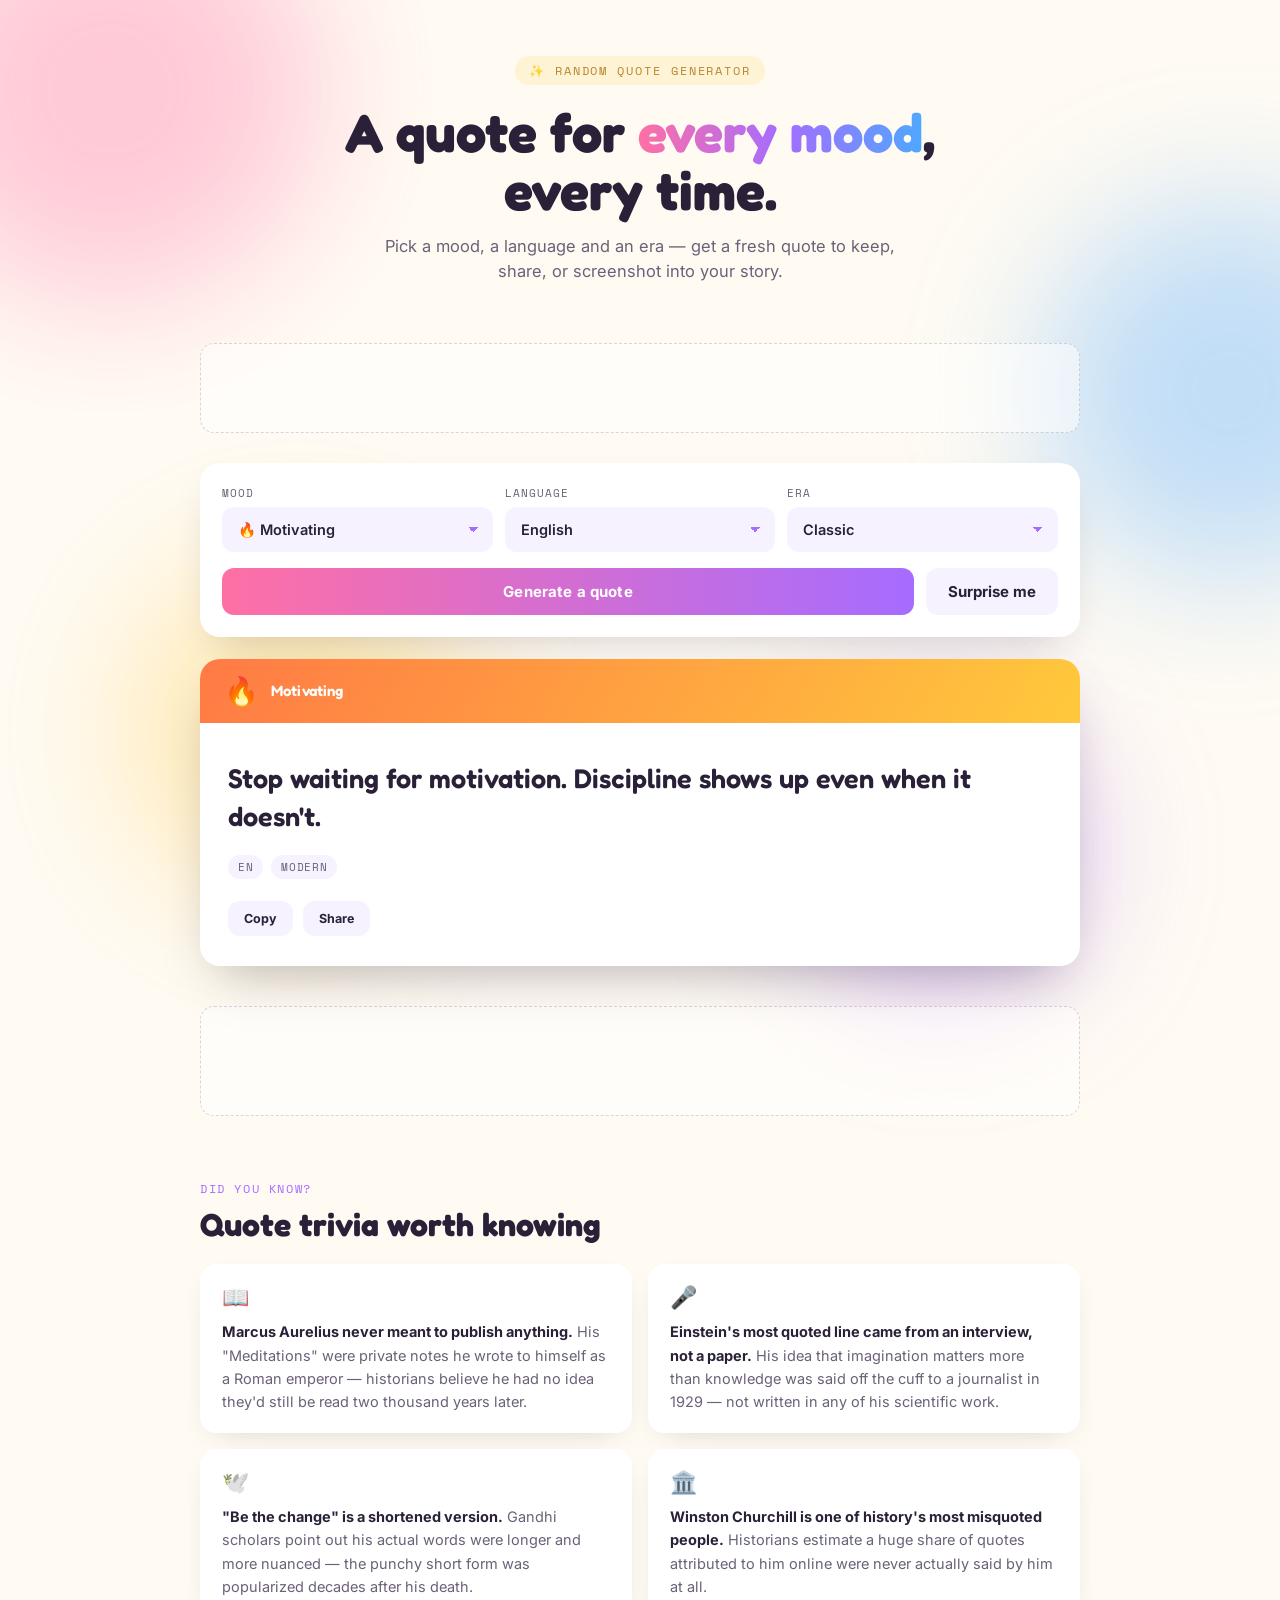
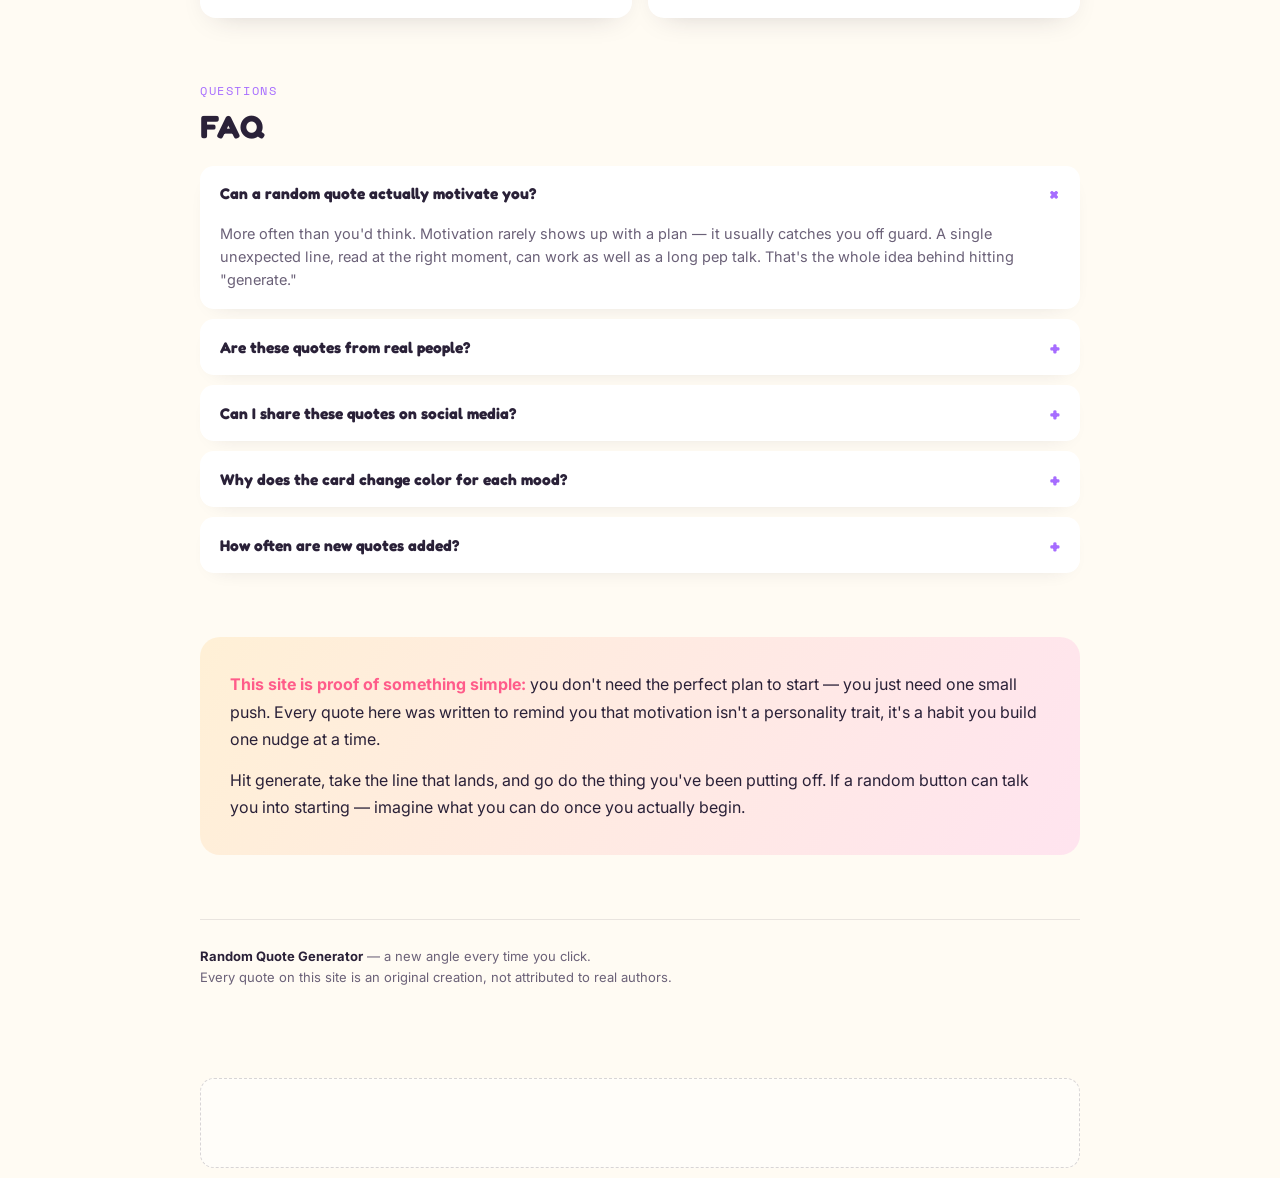
==== commit 82a6321b: "Add files via upload" ====
--- a/index.html
+++ b/index.html
@@ -520,7 +520,17 @@
     Every quote on this site is an original creation, not attributed to real authors.
   </footer>
 
-  <div class="ad-slot ad-slot--footer">Ad placeholder — footer</div>
+  <div class="ad-slot ad-slot--footer">
+    <ins class="adsbygoogle"
+         style="display:block; width:100%;"
+         data-ad-client="ca-pub-3300435468169745"
+         data-ad-slot="7003632822"
+         data-ad-format="auto"
+         data-full-width-responsive="true"></ins>
+  </div>
+  <script>
+       (adsbygoogle = window.adsbygoogle || []).push({});
+  </script>
 
 </div>
 
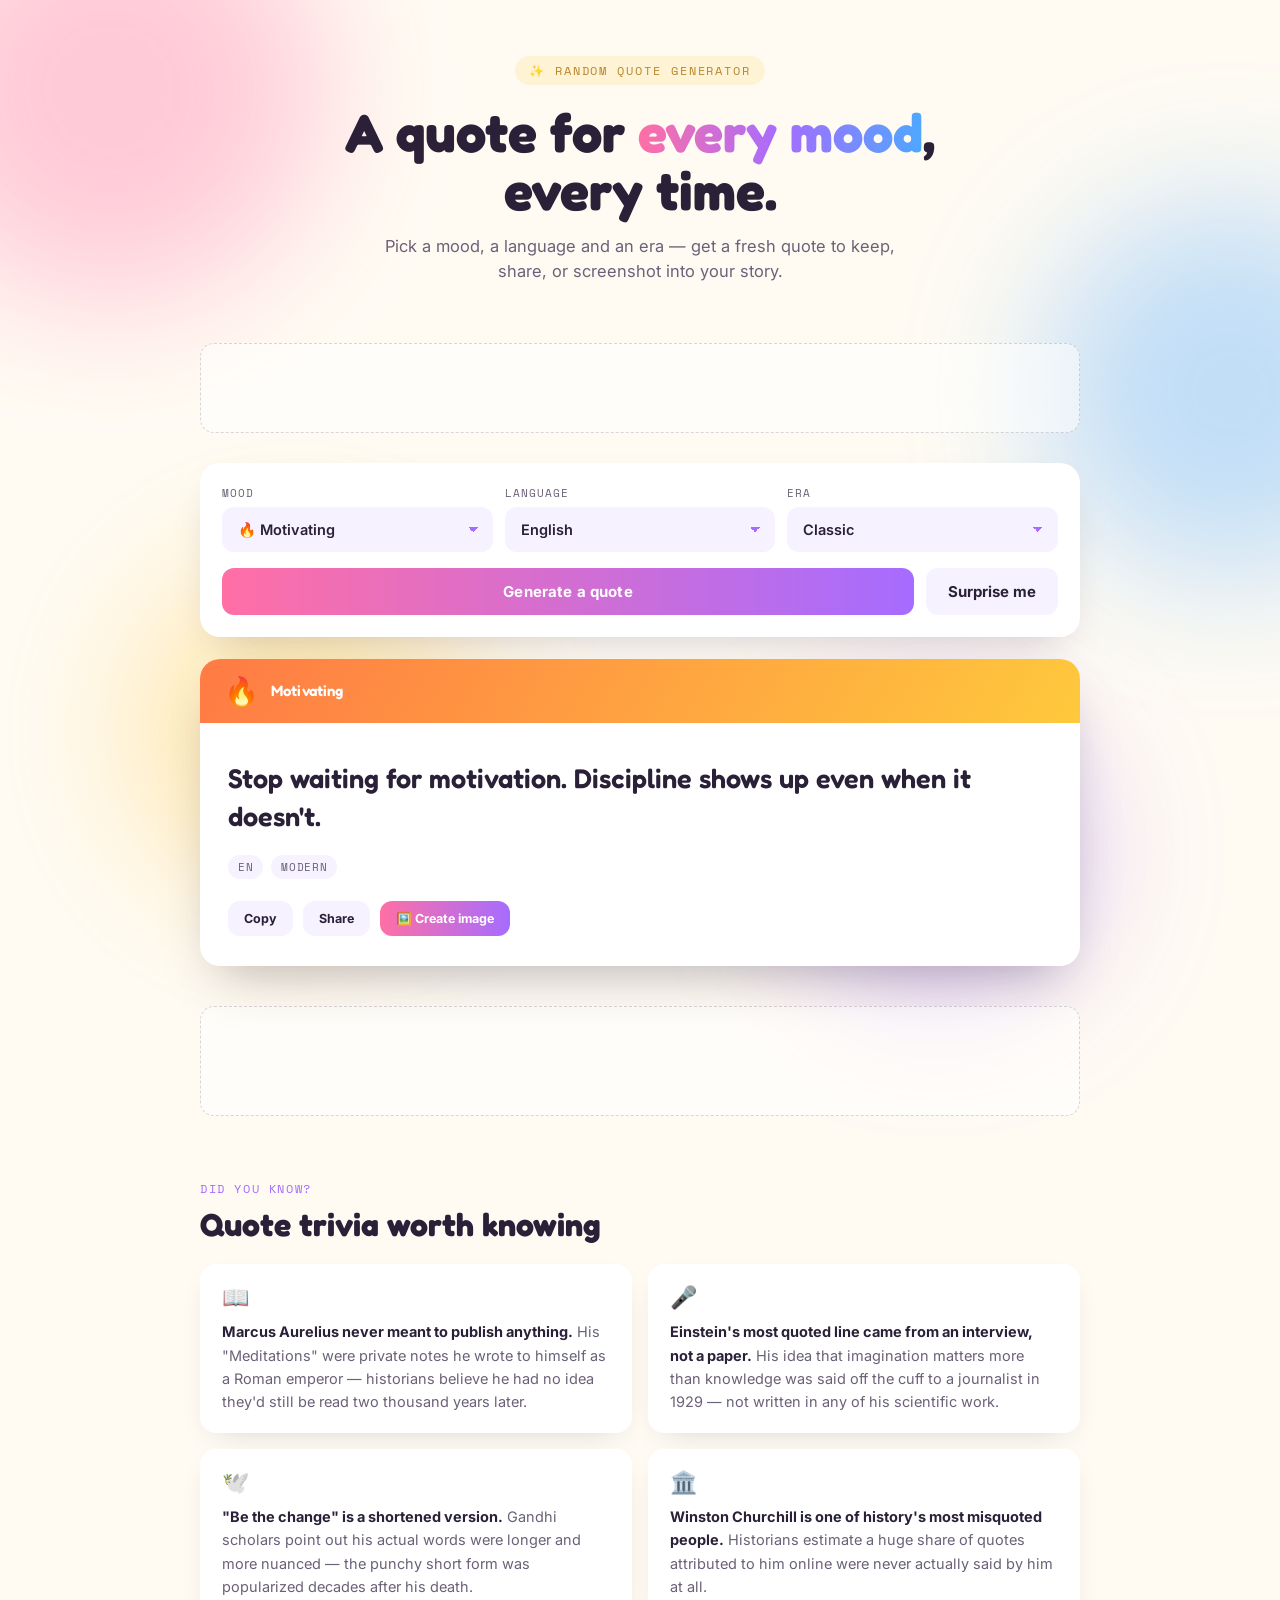
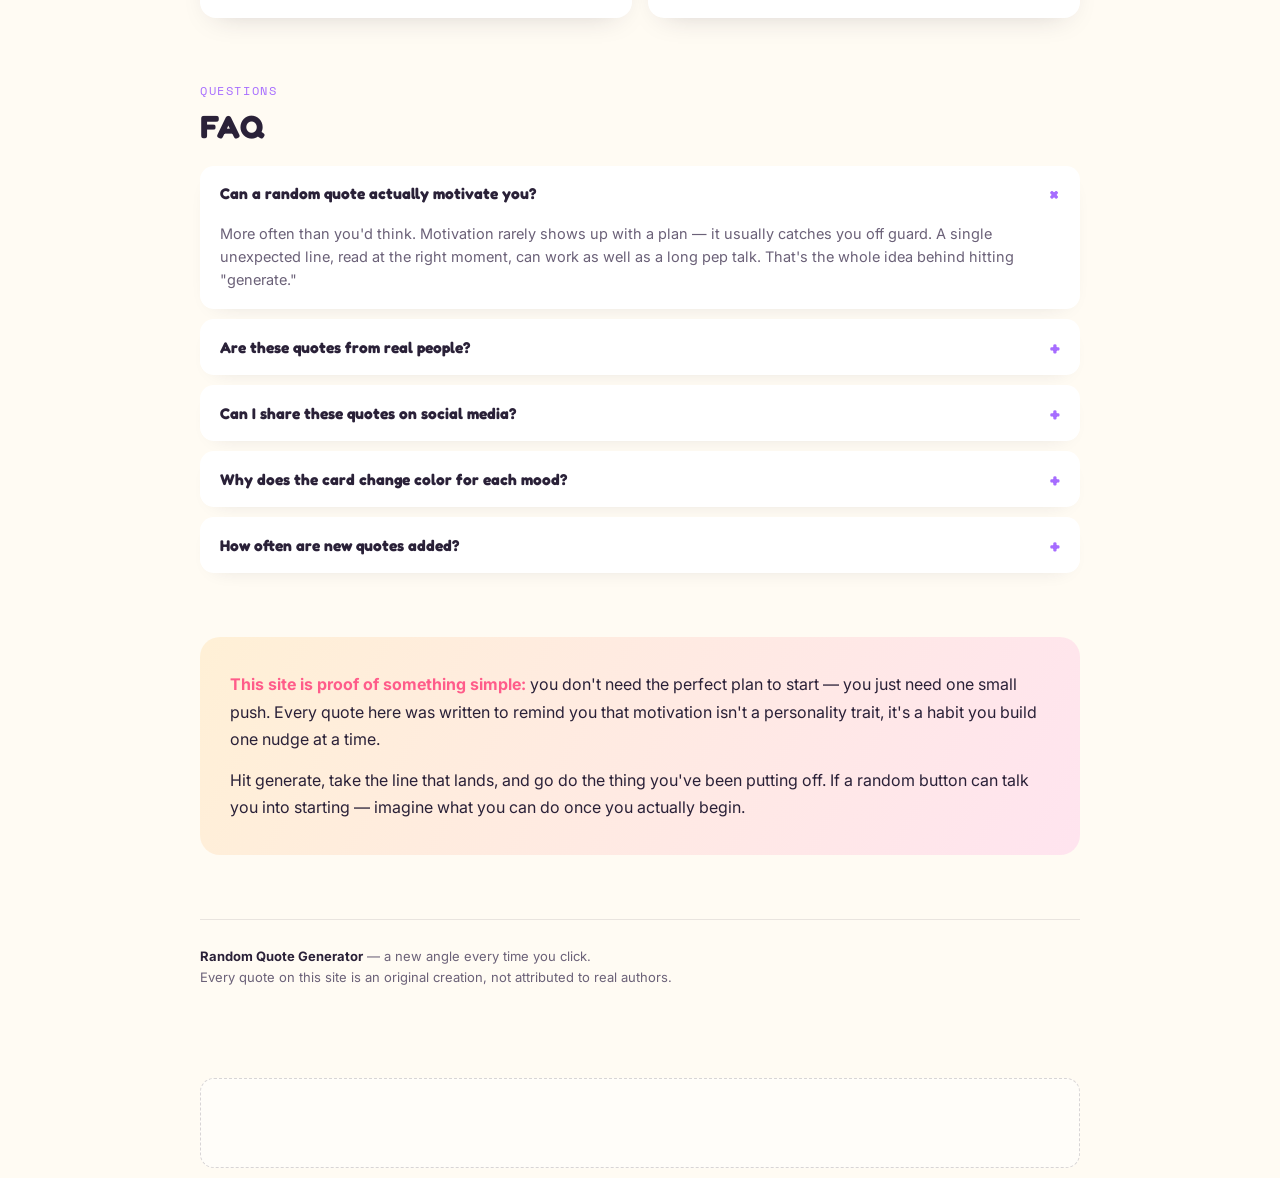
==== commit 231815b9: "Add files via upload" ====
--- a/index.html
+++ b/index.html
@@ -361,7 +361,92 @@
     .controls{grid-template-columns:1fr;}
     .facts-grid{grid-template-columns:1fr;}
     .card-body{padding:28px 20px 26px;}
-  }
+  }  .icon-btn--accent{
+    background:linear-gradient(90deg, var(--blob-pink), var(--blob-purple));
+    color:#fff;
+  }
+  .icon-btn--accent:hover{opacity:.92; background:linear-gradient(90deg, var(--blob-pink), var(--blob-purple));}
+
+  /* ---------- Image modal ---------- */
+  .modal-overlay{
+    position:fixed; inset:0;
+    background:rgba(42,33,56,0.55);
+    display:none;
+    align-items:flex-start;
+    justify-content:center;
+    padding:24px 16px;
+    overflow-y:auto;
+    z-index:100;
+  }
+  .modal-overlay.open{display:flex;}
+  .modal{
+    background:#fff;
+    border-radius:20px;
+    padding:22px;
+    max-width:440px;
+    width:100%;
+    box-shadow:0 30px 60px -20px rgba(0,0,0,0.4);
+  }
+  .modal-header{
+    display:flex;
+    align-items:center;
+    justify-content:space-between;
+    margin-bottom:14px;
+  }
+  .modal-header h3{
+    font-family:'Fredoka', sans-serif;
+    font-size:18px;
+    margin:0;
+  }
+  .modal-close{
+    background:#F7F2FF;
+    border:none;
+    width:32px; height:32px;
+    border-radius:50%;
+    font-size:16px;
+    cursor:pointer;
+    color:var(--ink);
+  }
+  .canvas-wrap{
+    background:#F7F2FF;
+    border-radius:14px;
+    padding:10px;
+    margin-bottom:16px;
+  }
+  #shareCanvas{
+    width:100%;
+    height:auto;
+    display:block;
+    border-radius:8px;
+  }
+  .bg-label{
+    font-family:'Space Mono', monospace;
+    font-size:10.5px;
+    letter-spacing:.1em;
+    text-transform:uppercase;
+    color:var(--ink-soft);
+    margin-bottom:8px;
+  }
+  .swatches{
+    display:grid;
+    grid-template-columns:repeat(4, 1fr);
+    gap:8px;
+    margin-bottom:18px;
+  }
+  .swatch{
+    height:40px;
+    border-radius:10px;
+    border:2px solid transparent;
+    cursor:pointer;
+    padding:0;
+  }
+  .swatch.active{border-color:var(--ink);}
+  .modal-download{
+    width:100%;
+    background:linear-gradient(90deg, var(--blob-pink), var(--blob-purple));
+    color:#fff;
+  }
+  .modal-download:hover{transform:translateY(-2px);}
 </style>
 </head>
 <body>
@@ -440,6 +525,7 @@
         <div class="card-actions">
           <button class="icon-btn" id="copyBtn">Copy</button>
           <button class="icon-btn" id="shareBtn">Share</button>
+          <button class="icon-btn icon-btn--accent" id="imageBtn">🖼️ Create image</button>
         </div>
       </div>
     </div>
@@ -535,6 +621,21 @@
 </div>
 
 <div class="toast" id="toast">Copied!</div>
+
+<div class="modal-overlay" id="modalOverlay">
+  <div class="modal">
+    <div class="modal-header">
+      <h3>Create your image</h3>
+      <button class="modal-close" id="modalClose">✕</button>
+    </div>
+    <div class="canvas-wrap">
+      <canvas id="shareCanvas" width="1000" height="1250"></canvas>
+    </div>
+    <div class="bg-label">Choose a background</div>
+    <div class="swatches" id="swatches"></div>
+    <button class="modal-download" id="downloadBtn">Download image</button>
+  </div>
+</div>
 
 <script>
 const QUOTES = [
@@ -765,6 +866,121 @@
     navigator.clipboard.writeText(text).then(() => showToast('Copied for sharing!'));
   }
 });
+
+/* ---------- Shareable image generator ---------- */
+const BACKGROUNDS = [
+  {name:"Sunset", type:"gradient", colors:["#FF7A45","#FFC93C"], text:"#2A2138"},
+  {name:"Ocean", type:"gradient", colors:["#5B7FFF","#8FD3FF"], text:"#ffffff"},
+  {name:"Berry", type:"gradient", colors:["#9B6BFF","#FF5C8A"], text:"#ffffff"},
+  {name:"Mint", type:"gradient", colors:["#18B39D","#8CE0D6"], text:"#0f2422"},
+  {name:"Noir", type:"solid", colors:["#1C1620"], text:"#ffffff"},
+  {name:"Paper", type:"solid", colors:["#F3EDE0"], text:"#2A2138"},
+  {name:"Gold", type:"gradient", colors:["#FFB800","#FFE066"], text:"#2A2138"},
+  {name:"Midnight", type:"gradient", colors:["#2A2138","#5B3E8C"], text:"#ffffff"},
+];
+let selectedBg = 0;
+const canvas = document.getElementById('shareCanvas');
+const ctx = canvas.getContext('2d');
+const WATERMARK = "quote-maker-navy.vercel.app";
+
+function wrapText(context, text, maxWidth){
+  const words = text.split(' ');
+  const lines = [];
+  let line = '';
+  for(const word of words){
+    const test = line ? line + ' ' + word : word;
+    if(context.measureText(test).width > maxWidth && line){
+      lines.push(line);
+      line = word;
+    } else {
+      line = test;
+    }
+  }
+  if(line) lines.push(line);
+  return lines;
+}
+
+function drawCard(){
+  const bg = BACKGROUNDS[selectedBg];
+  const w = canvas.width, h = canvas.height;
+
+  if(bg.type === 'gradient'){
+    const grad = ctx.createLinearGradient(0,0,w,h);
+    grad.addColorStop(0, bg.colors[0]);
+    grad.addColorStop(1, bg.colors[1]);
+    ctx.fillStyle = grad;
+  } else {
+    ctx.fillStyle = bg.colors[0];
+  }
+  ctx.fillRect(0,0,w,h);
+
+  ctx.fillStyle = bg.text;
+  ctx.textAlign = 'center';
+  ctx.textBaseline = 'middle';
+
+  ctx.font = '90px sans-serif';
+  ctx.fillText(el.cardEmoji.textContent, w/2, 190);
+
+  ctx.font = "700 56px 'Fredoka', sans-serif";
+  const maxWidth = w - 160;
+  const lines = wrapText(ctx, el.quoteText.textContent, maxWidth);
+  const lineHeight = 74;
+  const startY = h/2 - ((lines.length-1)*lineHeight)/2;
+  lines.forEach((l, i) => {
+    ctx.fillText(l, w/2, startY + i*lineHeight);
+  });
+
+  ctx.font = "600 26px 'Space Mono', monospace";
+  ctx.globalAlpha = 0.75;
+  ctx.fillText('✨ ' + WATERMARK, w/2, h - 70);
+  ctx.globalAlpha = 1;
+}
+
+function buildSwatches(){
+  const wrap = document.getElementById('swatches');
+  wrap.innerHTML = '';
+  BACKGROUNDS.forEach((bg, i) => {
+    const btn = document.createElement('button');
+    btn.className = 'swatch' + (i === selectedBg ? ' active' : '');
+    btn.title = bg.name;
+    btn.style.background = bg.type === 'gradient'
+      ? `linear-gradient(135deg, ${bg.colors[0]}, ${bg.colors[1]})`
+      : bg.colors[0];
+    btn.addEventListener('click', () => {
+      selectedBg = i;
+      buildSwatches();
+      drawCard();
+    });
+    wrap.appendChild(btn);
+  });
+}
+
+function openModal(){
+  document.getElementById('modalOverlay').classList.add('open');
+  buildSwatches();
+  if(document.fonts && document.fonts.ready){
+    document.fonts.ready.then(drawCard);
+  } else {
+    drawCard();
+  }
+}
+
+document.getElementById('imageBtn').addEventListener('click', openModal);
+document.getElementById('modalClose').addEventListener('click', () => {
+  document.getElementById('modalOverlay').classList.remove('open');
+});
+document.getElementById('modalOverlay').addEventListener('click', (e) => {
+  if(e.target.id === 'modalOverlay'){
+    document.getElementById('modalOverlay').classList.remove('open');
+  }
+});
+document.getElementById('downloadBtn').addEventListener('click', () => {
+  const link = document.createElement('a');
+  link.download = 'quote.png';
+  link.href = canvas.toDataURL('image/png');
+  link.click();
+  showToast('Image downloaded!');
+});
 </script>
 <script defer src="/_vercel/insights/script.js"></script>
 </body>
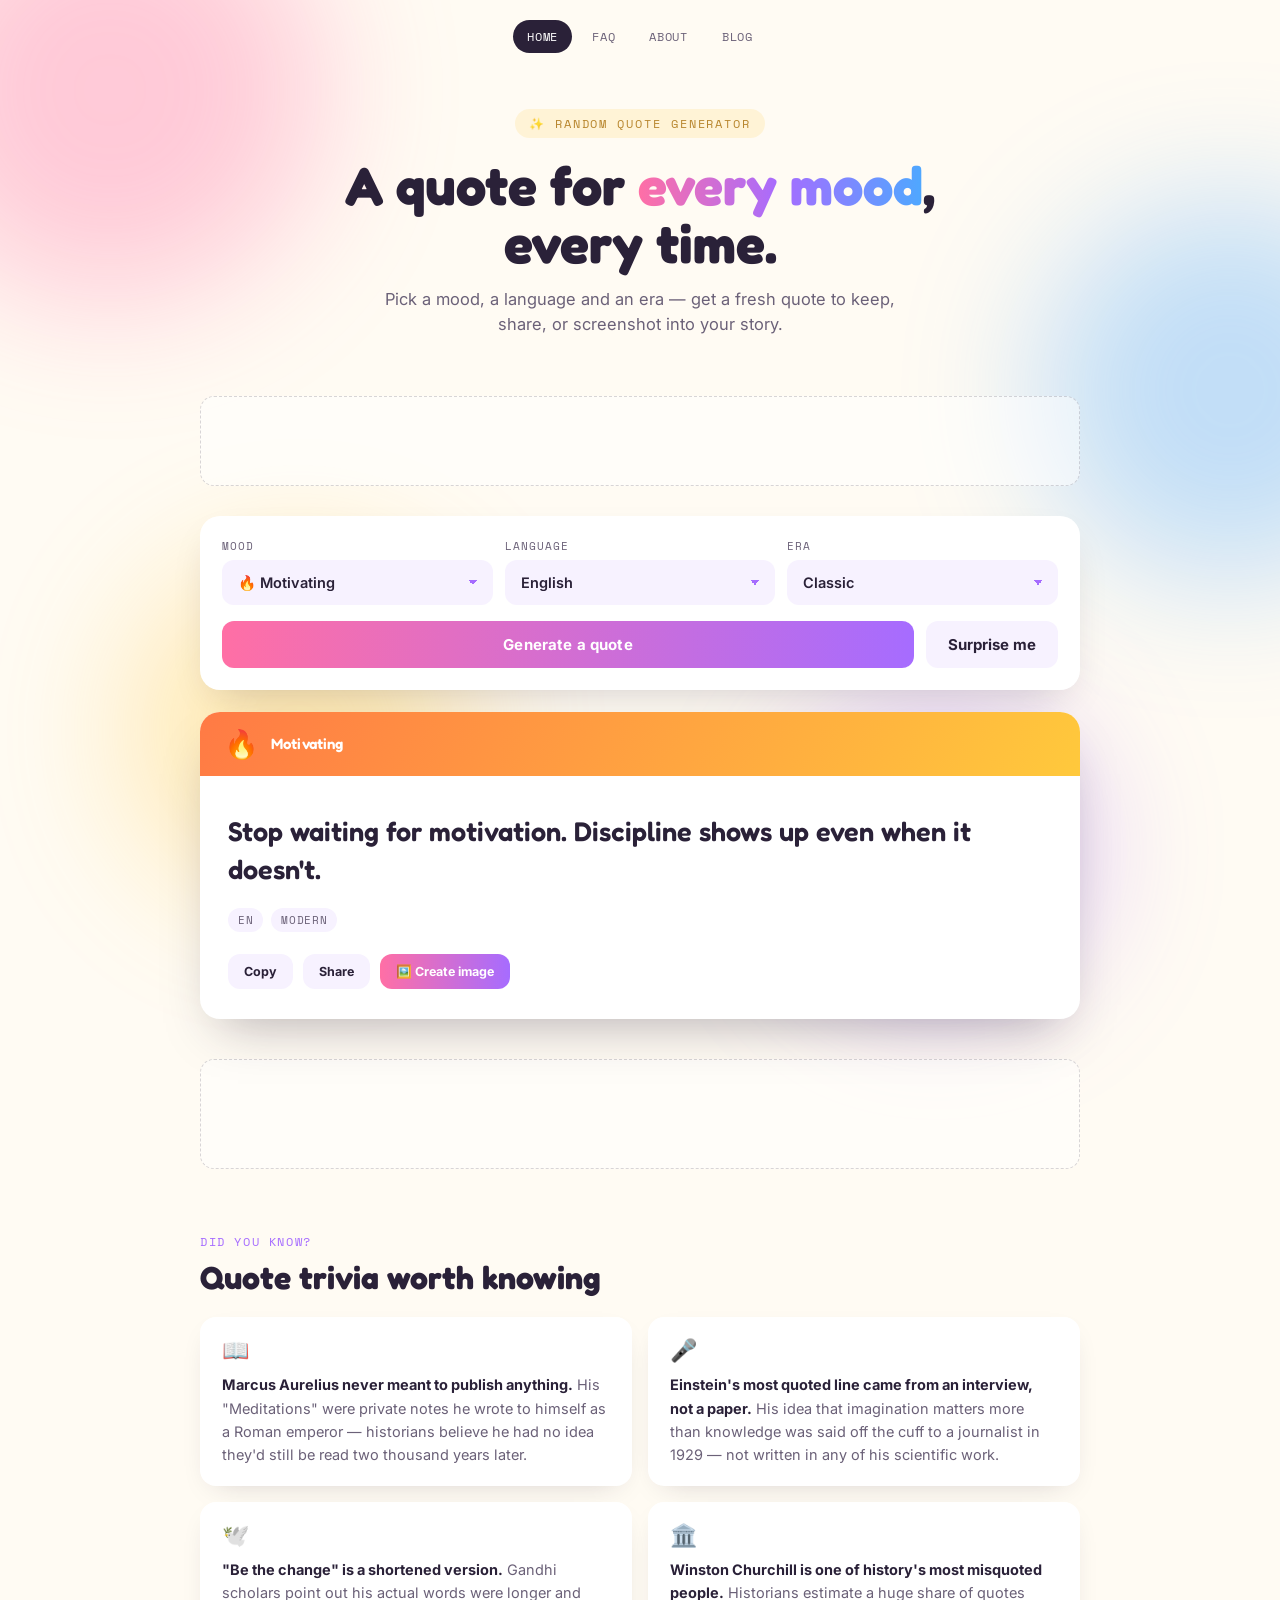
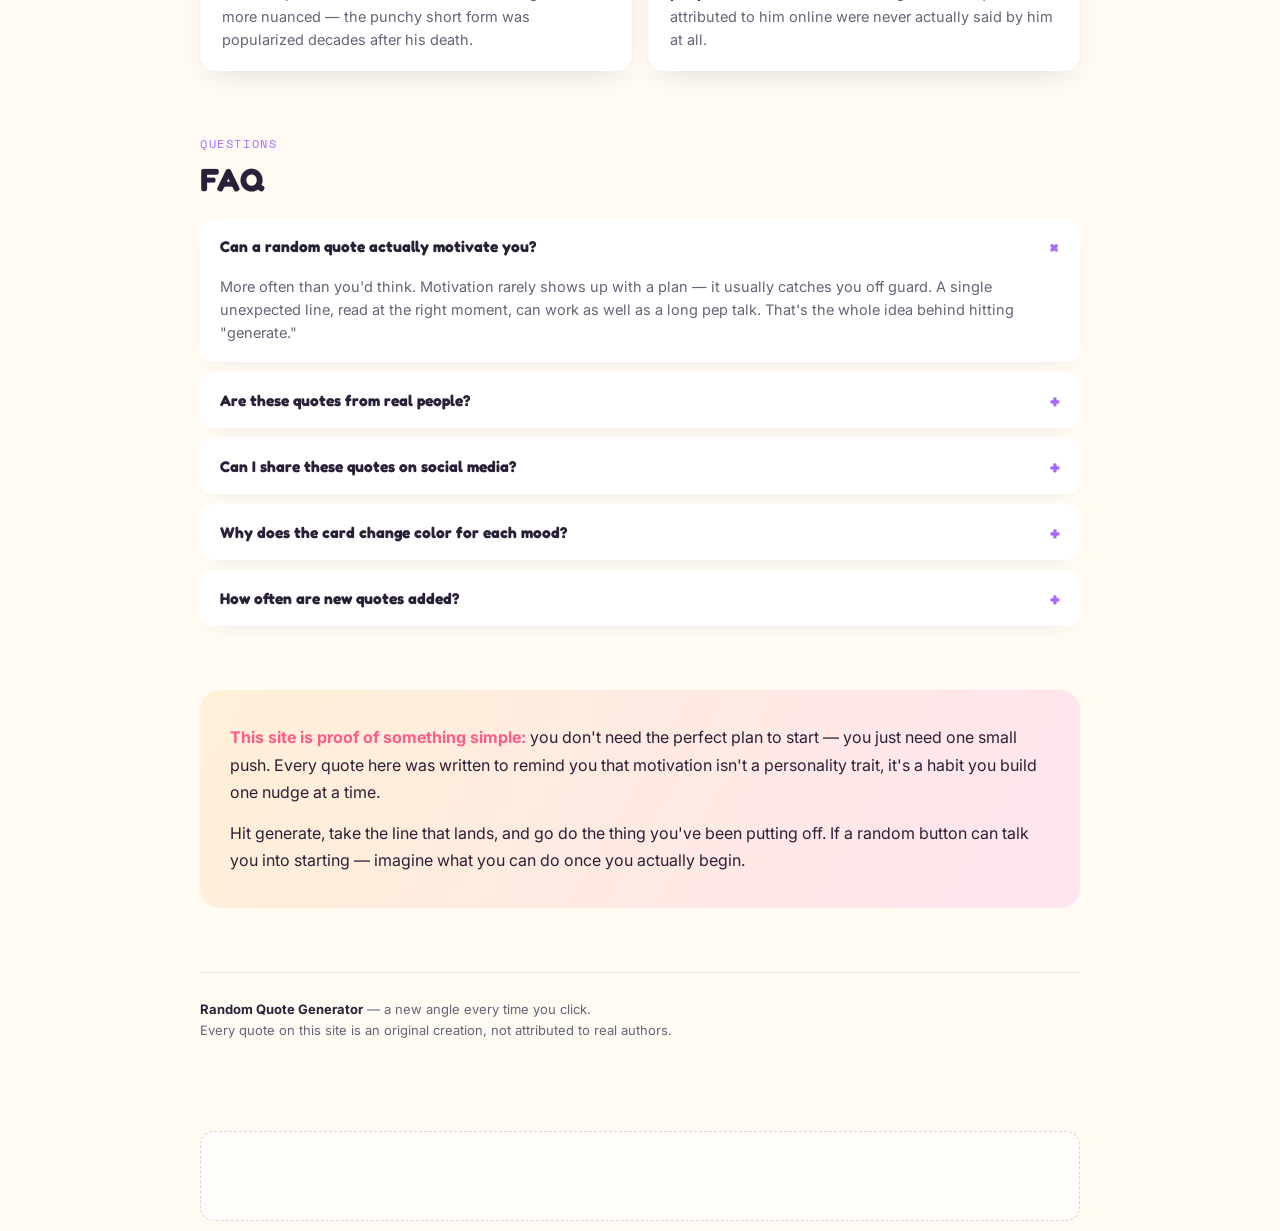
==== commit 27c05930: "Add files via upload" ====
--- a/index.html
+++ b/index.html
@@ -17,437 +17,7 @@
 <meta name="description" content="Generate a random quote by mood, language and era: motivating, sad, thoughtful, romantic, wise or funny. Free, colorful, and endlessly shareable.">
 <link rel="preconnect" href="https://fonts.googleapis.com">
 <link href="https://fonts.googleapis.com/css2?family=Fredoka:wght@500;600;700&family=Inter:wght@400;500;600;700&family=Space+Mono:wght@400;700&display=swap" rel="stylesheet">
-<style>
-  :root{
-    --bg:#FFFBF3;
-    --ink:#2A2138;
-    --ink-soft:#6b6178;
-    --line:rgba(42,33,56,0.1);
-    --blob-pink:#FF6FA5;
-    --blob-yellow:#FFC93C;
-    --blob-blue:#4EA8FF;
-    --blob-purple:#A66CFF;
-
-    --t-motivant-1:#FF7A45; --t-motivant-2:#FFC93C;
-    --t-triste-1:#5B7FFF;   --t-triste-2:#8FD3FF;
-    --t-pensif-1:#9B6BFF;   --t-pensif-2:#C9A6FF;
-    --t-amour-1:#FF5C8A;    --t-amour-2:#FFA6C1;
-    --t-sagesse-1:#18B39D;  --t-sagesse-2:#8CE0D6;
-    --t-humour-1:#FFB800;   --t-humour-2:#FFE066;
-  }
-  *{box-sizing:border-box;}
-  html{scroll-behavior:smooth;}
-  body{
-    margin:0;
-    background:var(--bg);
-    color:var(--ink);
-    font-family:'Inter', sans-serif;
-    min-height:100vh;
-    -webkit-font-smoothing:antialiased;
-    position:relative;
-    overflow-x:hidden;
-  }
-  .blob{
-    position:fixed;
-    border-radius:50%;
-    filter:blur(70px);
-    opacity:.35;
-    z-index:0;
-    animation:drift 18s ease-in-out infinite alternate;
-  }
-  .blob1{width:420px;height:420px;background:var(--blob-pink);top:-120px;left:-100px;}
-  .blob2{width:380px;height:380px;background:var(--blob-blue);top:200px;right:-140px;animation-delay:-4s;}
-  .blob3{width:340px;height:340px;background:var(--blob-yellow);bottom:0;left:10%;animation-delay:-9s;}
-  .blob4{width:300px;height:300px;background:var(--blob-purple);bottom:-100px;right:15%;animation-delay:-13s;}
-  @keyframes drift{
-    from{transform:translate(0,0) scale(1);}
-    to{transform:translate(30px,-25px) scale(1.08);}
-  }
-  @media (prefers-reduced-motion: reduce){ .blob{animation:none;} }
-
-  .wrap{max-width:920px;margin:0 auto;padding:0 20px;position:relative;z-index:1;}
-
-  /* ---------- Header ---------- */
-  header{padding:56px 0 28px; text-align:center;}
-  .eyebrow{
-    font-family:'Space Mono', monospace;
-    font-size:12px;
-    letter-spacing:.16em;
-    text-transform:uppercase;
-    color:#B8862E;
-    display:inline-flex;
-    align-items:center;
-    gap:8px;
-    background:#FFF3D6;
-    padding:6px 14px;
-    border-radius:999px;
-  }
-  h1{
-    font-family:'Fredoka', sans-serif;
-    font-weight:700;
-    font-size:clamp(32px, 6vw, 54px);
-    line-height:1.08;
-    margin:18px 0 14px;
-  }
-  h1 .grad{
-    background:linear-gradient(90deg, var(--blob-pink), var(--blob-purple), var(--blob-blue));
-    -webkit-background-clip:text;
-    background-clip:text;
-    color:transparent;
-  }
-  .sub{
-    font-size:16.5px;
-    color:var(--ink-soft);
-    max-width:52ch;
-    line-height:1.55;
-    margin:0 auto;
-  }
-
-  /* ---------- Ad slots ---------- */
-  .ad-slot{
-    border:1.5px dashed rgba(42,33,56,0.18);
-    border-radius:14px;
-    display:flex;
-    align-items:center;
-    justify-content:center;
-    color:rgba(42,33,56,0.4);
-    font-family:'Space Mono', monospace;
-    font-size:11px;
-    letter-spacing:.08em;
-    text-transform:uppercase;
-    background:rgba(255,255,255,0.5);
-  }
-  .ad-slot--banner{height:90px;margin:30px 0;}
-  .ad-slot--inline{height:110px;margin:40px 0;}
-  .ad-slot--footer{height:90px;margin:40px 0 10px;}
-
-  /* ---------- Controls ---------- */
-  .panel{
-    background:#fff;
-    border-radius:20px;
-    padding:22px;
-    box-shadow:0 16px 40px -18px rgba(42,33,56,0.25);
-  }
-  .controls{
-    display:grid;
-    grid-template-columns:repeat(3, 1fr);
-    gap:12px;
-    margin-bottom:16px;
-  }
-  .field{display:flex;flex-direction:column;gap:6px;}
-  .field label{
-    font-family:'Space Mono', monospace;
-    font-size:10.5px;
-    letter-spacing:.1em;
-    text-transform:uppercase;
-    color:var(--ink-soft);
-  }
-  select{
-    appearance:none;
-    -webkit-appearance:none;
-    background:#F7F2FF;
-    border:2px solid transparent;
-    color:var(--ink);
-    font-family:'Inter', sans-serif;
-    font-size:14.5px;
-    font-weight:600;
-    padding:12px 34px 12px 14px;
-    border-radius:12px;
-    cursor:pointer;
-    background-image:linear-gradient(45deg, transparent 50%, var(--blob-purple) 50%), linear-gradient(135deg, var(--blob-purple) 50%, transparent 50%);
-    background-position: calc(100% - 18px) center, calc(100% - 13px) center;
-    background-size:5px 5px, 5px 5px;
-    background-repeat:no-repeat;
-    transition:border-color .15s ease, transform .1s ease;
-  }
-  select:hover{border-color:var(--blob-purple);}
-  select:focus-visible{outline:2px solid var(--blob-blue); outline-offset:2px;}
-
-  .generate-row{display:flex;gap:12px;}
-  button{
-    font-family:'Inter', sans-serif;
-    font-weight:700;
-    font-size:15px;
-    border-radius:12px;
-    border:none;
-    cursor:pointer;
-    padding:14px 22px;
-    transition:transform .12s ease, box-shadow .12s ease, background .15s ease;
-  }
-  button:focus-visible{outline:2px solid var(--blob-blue); outline-offset:2px;}
-  .btn-primary{
-    flex:1;
-    background:linear-gradient(90deg, var(--blob-pink), var(--blob-purple));
-    color:#fff;
-    letter-spacing:.01em;
-  }
-  .btn-primary:hover{transform:translateY(-2px); box-shadow:0 10px 24px -6px rgba(166,108,255,0.55);}
-  .btn-primary:active{transform:translateY(0);}
-  .btn-ghost{
-    background:#F7F2FF;
-    color:var(--ink);
-  }
-  .btn-ghost:hover{background:#EFE4FF;}
-
-  /* ---------- Quote card ---------- */
-  .stage{margin:22px 0 6px;}
-  .card{
-    position:relative;
-    background:#fff;
-    border-radius:20px;
-    overflow:hidden;
-    box-shadow:0 24px 50px -20px rgba(42,33,56,0.35);
-    transition:transform .3s cubic-bezier(.2,.8,.2,1), opacity .28s ease;
-  }
-  .card.shuffling{transform:rotate(-1.5deg) scale(.97); opacity:.45;}
-  .card-header{
-    display:flex;
-    align-items:center;
-    gap:12px;
-    padding:18px 24px;
-    background:linear-gradient(120deg, var(--accent-1), var(--accent-2));
-    color:#fff;
-  }
-  .card-emoji{font-size:28px; line-height:1;}
-  .card-header-label{
-    font-family:'Fredoka', sans-serif;
-    font-weight:600;
-    font-size:15px;
-    letter-spacing:.01em;
-  }
-  .card-body{padding:36px 28px 30px;}
-  .quote-text{
-    font-family:'Fredoka', sans-serif;
-    font-weight:600;
-    font-size:clamp(20px, 3.4vw, 27px);
-    line-height:1.42;
-    margin:0 0 20px;
-    color:var(--ink);
-  }
-  .quote-meta{
-    display:flex;
-    align-items:center;
-    gap:8px;
-    flex-wrap:wrap;
-    font-family:'Space Mono', monospace;
-    font-size:11px;
-    letter-spacing:.06em;
-    text-transform:uppercase;
-    color:var(--ink-soft);
-  }
-  .tag{
-    background:#F7F2FF;
-    padding:4px 10px;
-    border-radius:20px;
-  }
-  .card-actions{display:flex; gap:10px; margin-top:22px;}
-  .icon-btn{
-    background:#F7F2FF;
-    border:none;
-    color:var(--ink);
-    font-size:12.5px;
-    font-weight:700;
-    padding:10px 16px;
-  }
-  .icon-btn:hover{background:#EFE4FF;}
-
-  .toast{
-    position:fixed;
-    bottom:24px; left:50%;
-    transform:translateX(-50%) translateY(20px);
-    background:var(--ink);
-    color:#fff;
-    font-weight:600;
-    font-size:14px;
-    padding:10px 18px;
-    border-radius:10px;
-    opacity:0;
-    pointer-events:none;
-    transition:opacity .2s ease, transform .2s ease;
-    z-index:10;
-  }
-  .toast.show{opacity:1; transform:translateX(-50%) translateY(0);}
-
-  /* ---------- Sections below ---------- */
-  section.block{margin:64px 0;}
-  .block-eyebrow{
-    font-family:'Space Mono', monospace;
-    font-size:11.5px;
-    letter-spacing:.14em;
-    text-transform:uppercase;
-    color:var(--blob-purple);
-    margin-bottom:8px;
-  }
-  .block h2{
-    font-family:'Fredoka', sans-serif;
-    font-weight:700;
-    font-size:clamp(24px, 4vw, 32px);
-    margin:0 0 20px;
-  }
-
-  .facts-grid{
-    display:grid;
-    grid-template-columns:repeat(2, 1fr);
-    gap:16px;
-  }
-  .fact-card{
-    background:#fff;
-    border-radius:16px;
-    padding:20px 22px;
-    box-shadow:0 10px 28px -16px rgba(42,33,56,0.25);
-  }
-  .fact-card .fact-icon{font-size:22px; margin-bottom:10px; display:block;}
-  .fact-card p{margin:0; font-size:14.5px; line-height:1.6; color:var(--ink-soft);}
-  .fact-card strong{color:var(--ink);}
-
-  .faq-item{
-    background:#fff;
-    border-radius:14px;
-    margin-bottom:10px;
-    overflow:hidden;
-    box-shadow:0 8px 22px -16px rgba(42,33,56,0.2);
-  }
-  .faq-item summary{
-    cursor:pointer;
-    padding:16px 20px;
-    font-weight:700;
-    font-family:'Fredoka', sans-serif;
-    font-size:15.5px;
-    list-style:none;
-    display:flex;
-    align-items:center;
-    justify-content:space-between;
-  }
-  .faq-item summary::-webkit-details-marker{display:none;}
-  .faq-item summary::after{
-    content:"+";
-    font-size:20px;
-    color:var(--blob-purple);
-    transition:transform .2s ease;
-  }
-  .faq-item[open] summary::after{transform:rotate(45deg);}
-  .faq-item p{
-    margin:0;
-    padding:0 20px 18px;
-    color:var(--ink-soft);
-    font-size:14.5px;
-    line-height:1.6;
-  }
-
-  .about-block{
-    background:linear-gradient(120deg, #FFF0D6, #FFE4EF);
-    border-radius:20px;
-    padding:34px 30px;
-  }
-  .about-block p{
-    font-size:16px;
-    line-height:1.7;
-    color:var(--ink);
-    margin:0 0 14px;
-  }
-  .about-block p:last-child{margin-bottom:0;}
-  .about-block strong{color:var(--t-amour-1);}
-
-  footer{
-    border-top:1px solid var(--line);
-    padding:26px 0 50px;
-    color:var(--ink-soft);
-    font-size:13px;
-    line-height:1.6;
-  }
-  footer strong{color:var(--ink);}
-
-  @media (max-width:640px){
-    .controls{grid-template-columns:1fr;}
-    .facts-grid{grid-template-columns:1fr;}
-    .card-body{padding:28px 20px 26px;}
-  }  .icon-btn--accent{
-    background:linear-gradient(90deg, var(--blob-pink), var(--blob-purple));
-    color:#fff;
-  }
-  .icon-btn--accent:hover{opacity:.92; background:linear-gradient(90deg, var(--blob-pink), var(--blob-purple));}
-
-  /* ---------- Image modal ---------- */
-  .modal-overlay{
-    position:fixed; inset:0;
-    background:rgba(42,33,56,0.55);
-    display:none;
-    align-items:flex-start;
-    justify-content:center;
-    padding:24px 16px;
-    overflow-y:auto;
-    z-index:100;
-  }
-  .modal-overlay.open{display:flex;}
-  .modal{
-    background:#fff;
-    border-radius:20px;
-    padding:22px;
-    max-width:440px;
-    width:100%;
-    box-shadow:0 30px 60px -20px rgba(0,0,0,0.4);
-  }
-  .modal-header{
-    display:flex;
-    align-items:center;
-    justify-content:space-between;
-    margin-bottom:14px;
-  }
-  .modal-header h3{
-    font-family:'Fredoka', sans-serif;
-    font-size:18px;
-    margin:0;
-  }
-  .modal-close{
-    background:#F7F2FF;
-    border:none;
-    width:32px; height:32px;
-    border-radius:50%;
-    font-size:16px;
-    cursor:pointer;
-    color:var(--ink);
-  }
-  .canvas-wrap{
-    background:#F7F2FF;
-    border-radius:14px;
-    padding:10px;
-    margin-bottom:16px;
-  }
-  #shareCanvas{
-    width:100%;
-    height:auto;
-    display:block;
-    border-radius:8px;
-  }
-  .bg-label{
-    font-family:'Space Mono', monospace;
-    font-size:10.5px;
-    letter-spacing:.1em;
-    text-transform:uppercase;
-    color:var(--ink-soft);
-    margin-bottom:8px;
-  }
-  .swatches{
-    display:grid;
-    grid-template-columns:repeat(4, 1fr);
-    gap:8px;
-    margin-bottom:18px;
-  }
-  .swatch{
-    height:40px;
-    border-radius:10px;
-    border:2px solid transparent;
-    cursor:pointer;
-    padding:0;
-  }
-  .swatch.active{border-color:var(--ink);}
-  .modal-download{
-    width:100%;
-    background:linear-gradient(90deg, var(--blob-pink), var(--blob-purple));
-    color:#fff;
-  }
-  .modal-download:hover{transform:translateY(-2px);}
-</style>
+<link rel="stylesheet" href="styles.css">
 </head>
 <body>
 <div class="blob blob1"></div>
@@ -456,6 +26,13 @@
 <div class="blob blob4"></div>
 
 <div class="wrap">
+
+  <nav class="site-nav">
+    <a href="index.html" class="active">Home</a>
+    <a href="faq.html">FAQ</a>
+    <a href="about.html">About</a>
+    <a href="blog.html">Blog</a>
+  </nav>
 
   <header>
     <div class="eyebrow">✨ Random Quote Generator</div>
@@ -852,6 +429,16 @@
 el.langue.addEventListener('change', generate);
 el.epoque.addEventListener('change', generate);
 
+/* Pre-select a mood when arriving from a theme landing page, e.g. index.html?theme=motivant */
+(function applyThemeFromUrl(){
+  const params = new URLSearchParams(window.location.search);
+  const theme = params.get('theme');
+  if(theme && THEME_LABELS[theme]){
+    el.theme.value = theme;
+    generate();
+  }
+})();
+
 el.copyBtn.addEventListener('click', () => {
   navigator.clipboard.writeText(el.quoteText.textContent).then(() => {
     showToast('Copied!');
--- a/styles.css
+++ b/styles.css
@@ -0,0 +1,555 @@
+  :root{
+    --bg:#FFFBF3;
+    --ink:#2A2138;
+    --ink-soft:#6b6178;
+    --line:rgba(42,33,56,0.1);
+    --blob-pink:#FF6FA5;
+    --blob-yellow:#FFC93C;
+    --blob-blue:#4EA8FF;
+    --blob-purple:#A66CFF;
+
+    --t-motivant-1:#FF7A45; --t-motivant-2:#FFC93C;
+    --t-triste-1:#5B7FFF;   --t-triste-2:#8FD3FF;
+    --t-pensif-1:#9B6BFF;   --t-pensif-2:#C9A6FF;
+    --t-amour-1:#FF5C8A;    --t-amour-2:#FFA6C1;
+    --t-sagesse-1:#18B39D;  --t-sagesse-2:#8CE0D6;
+    --t-humour-1:#FFB800;   --t-humour-2:#FFE066;
+  }
+  *{box-sizing:border-box;}
+  html{scroll-behavior:smooth;}
+  body{
+    margin:0;
+    background:var(--bg);
+    color:var(--ink);
+    font-family:'Inter', sans-serif;
+    min-height:100vh;
+    -webkit-font-smoothing:antialiased;
+    position:relative;
+    overflow-x:hidden;
+  }
+  .blob{
+    position:fixed;
+    border-radius:50%;
+    filter:blur(70px);
+    opacity:.35;
+    z-index:0;
+    animation:drift 18s ease-in-out infinite alternate;
+  }
+  .blob1{width:420px;height:420px;background:var(--blob-pink);top:-120px;left:-100px;}
+  .blob2{width:380px;height:380px;background:var(--blob-blue);top:200px;right:-140px;animation-delay:-4s;}
+  .blob3{width:340px;height:340px;background:var(--blob-yellow);bottom:0;left:10%;animation-delay:-9s;}
+  .blob4{width:300px;height:300px;background:var(--blob-purple);bottom:-100px;right:15%;animation-delay:-13s;}
+  @keyframes drift{
+    from{transform:translate(0,0) scale(1);}
+    to{transform:translate(30px,-25px) scale(1.08);}
+  }
+  @media (prefers-reduced-motion: reduce){ .blob{animation:none;} }
+
+  .wrap{max-width:920px;margin:0 auto;padding:0 20px;position:relative;z-index:1;}
+
+  /* ---------- Header ---------- */
+  header{padding:56px 0 28px; text-align:center;}
+  .eyebrow{
+    font-family:'Space Mono', monospace;
+    font-size:12px;
+    letter-spacing:.16em;
+    text-transform:uppercase;
+    color:#B8862E;
+    display:inline-flex;
+    align-items:center;
+    gap:8px;
+    background:#FFF3D6;
+    padding:6px 14px;
+    border-radius:999px;
+  }
+  h1{
+    font-family:'Fredoka', sans-serif;
+    font-weight:700;
+    font-size:clamp(32px, 6vw, 54px);
+    line-height:1.08;
+    margin:18px 0 14px;
+  }
+  h1 .grad{
+    background:linear-gradient(90deg, var(--blob-pink), var(--blob-purple), var(--blob-blue));
+    -webkit-background-clip:text;
+    background-clip:text;
+    color:transparent;
+  }
+  .sub{
+    font-size:16.5px;
+    color:var(--ink-soft);
+    max-width:52ch;
+    line-height:1.55;
+    margin:0 auto;
+  }
+
+  /* ---------- Ad slots ---------- */
+  .ad-slot{
+    border:1.5px dashed rgba(42,33,56,0.18);
+    border-radius:14px;
+    display:flex;
+    align-items:center;
+    justify-content:center;
+    color:rgba(42,33,56,0.4);
+    font-family:'Space Mono', monospace;
+    font-size:11px;
+    letter-spacing:.08em;
+    text-transform:uppercase;
+    background:rgba(255,255,255,0.5);
+  }
+  .ad-slot--banner{height:90px;margin:30px 0;}
+  .ad-slot--inline{height:110px;margin:40px 0;}
+  .ad-slot--footer{height:90px;margin:40px 0 10px;}
+
+  /* ---------- Controls ---------- */
+  .panel{
+    background:#fff;
+    border-radius:20px;
+    padding:22px;
+    box-shadow:0 16px 40px -18px rgba(42,33,56,0.25);
+  }
+  .controls{
+    display:grid;
+    grid-template-columns:repeat(3, 1fr);
+    gap:12px;
+    margin-bottom:16px;
+  }
+  .field{display:flex;flex-direction:column;gap:6px;}
+  .field label{
+    font-family:'Space Mono', monospace;
+    font-size:10.5px;
+    letter-spacing:.1em;
+    text-transform:uppercase;
+    color:var(--ink-soft);
+  }
+  select{
+    appearance:none;
+    -webkit-appearance:none;
+    background:#F7F2FF;
+    border:2px solid transparent;
+    color:var(--ink);
+    font-family:'Inter', sans-serif;
+    font-size:14.5px;
+    font-weight:600;
+    padding:12px 34px 12px 14px;
+    border-radius:12px;
+    cursor:pointer;
+    background-image:linear-gradient(45deg, transparent 50%, var(--blob-purple) 50%), linear-gradient(135deg, var(--blob-purple) 50%, transparent 50%);
+    background-position: calc(100% - 18px) center, calc(100% - 13px) center;
+    background-size:5px 5px, 5px 5px;
+    background-repeat:no-repeat;
+    transition:border-color .15s ease, transform .1s ease;
+  }
+  select:hover{border-color:var(--blob-purple);}
+  select:focus-visible{outline:2px solid var(--blob-blue); outline-offset:2px;}
+
+  .generate-row{display:flex;gap:12px;}
+  button{
+    font-family:'Inter', sans-serif;
+    font-weight:700;
+    font-size:15px;
+    border-radius:12px;
+    border:none;
+    cursor:pointer;
+    padding:14px 22px;
+    transition:transform .12s ease, box-shadow .12s ease, background .15s ease;
+  }
+  button:focus-visible{outline:2px solid var(--blob-blue); outline-offset:2px;}
+  .btn-primary{
+    flex:1;
+    background:linear-gradient(90deg, var(--blob-pink), var(--blob-purple));
+    color:#fff;
+    letter-spacing:.01em;
+  }
+  .btn-primary:hover{transform:translateY(-2px); box-shadow:0 10px 24px -6px rgba(166,108,255,0.55);}
+  .btn-primary:active{transform:translateY(0);}
+  .btn-ghost{
+    background:#F7F2FF;
+    color:var(--ink);
+  }
+  .btn-ghost:hover{background:#EFE4FF;}
+
+  /* ---------- Quote card ---------- */
+  .stage{margin:22px 0 6px;}
+  .card{
+    position:relative;
+    background:#fff;
+    border-radius:20px;
+    overflow:hidden;
+    box-shadow:0 24px 50px -20px rgba(42,33,56,0.35);
+    transition:transform .3s cubic-bezier(.2,.8,.2,1), opacity .28s ease;
+  }
+  .card.shuffling{transform:rotate(-1.5deg) scale(.97); opacity:.45;}
+  .card-header{
+    display:flex;
+    align-items:center;
+    gap:12px;
+    padding:18px 24px;
+    background:linear-gradient(120deg, var(--accent-1), var(--accent-2));
+    color:#fff;
+  }
+  .card-emoji{font-size:28px; line-height:1;}
+  .card-header-label{
+    font-family:'Fredoka', sans-serif;
+    font-weight:600;
+    font-size:15px;
+    letter-spacing:.01em;
+  }
+  .card-body{padding:36px 28px 30px;}
+  .quote-text{
+    font-family:'Fredoka', sans-serif;
+    font-weight:600;
+    font-size:clamp(20px, 3.4vw, 27px);
+    line-height:1.42;
+    margin:0 0 20px;
+    color:var(--ink);
+  }
+  .quote-meta{
+    display:flex;
+    align-items:center;
+    gap:8px;
+    flex-wrap:wrap;
+    font-family:'Space Mono', monospace;
+    font-size:11px;
+    letter-spacing:.06em;
+    text-transform:uppercase;
+    color:var(--ink-soft);
+  }
+  .tag{
+    background:#F7F2FF;
+    padding:4px 10px;
+    border-radius:20px;
+  }
+  .card-actions{display:flex; gap:10px; margin-top:22px;}
+  .icon-btn{
+    background:#F7F2FF;
+    border:none;
+    color:var(--ink);
+    font-size:12.5px;
+    font-weight:700;
+    padding:10px 16px;
+  }
+  .icon-btn:hover{background:#EFE4FF;}
+
+  .toast{
+    position:fixed;
+    bottom:24px; left:50%;
+    transform:translateX(-50%) translateY(20px);
+    background:var(--ink);
+    color:#fff;
+    font-weight:600;
+    font-size:14px;
+    padding:10px 18px;
+    border-radius:10px;
+    opacity:0;
+    pointer-events:none;
+    transition:opacity .2s ease, transform .2s ease;
+    z-index:10;
+  }
+  .toast.show{opacity:1; transform:translateX(-50%) translateY(0);}
+
+  /* ---------- Sections below ---------- */
+  section.block{margin:64px 0;}
+  .block-eyebrow{
+    font-family:'Space Mono', monospace;
+    font-size:11.5px;
+    letter-spacing:.14em;
+    text-transform:uppercase;
+    color:var(--blob-purple);
+    margin-bottom:8px;
+  }
+  .block h2{
+    font-family:'Fredoka', sans-serif;
+    font-weight:700;
+    font-size:clamp(24px, 4vw, 32px);
+    margin:0 0 20px;
+  }
+
+  .facts-grid{
+    display:grid;
+    grid-template-columns:repeat(2, 1fr);
+    gap:16px;
+  }
+  .fact-card{
+    background:#fff;
+    border-radius:16px;
+    padding:20px 22px;
+    box-shadow:0 10px 28px -16px rgba(42,33,56,0.25);
+  }
+  .fact-card .fact-icon{font-size:22px; margin-bottom:10px; display:block;}
+  .fact-card p{margin:0; font-size:14.5px; line-height:1.6; color:var(--ink-soft);}
+  .fact-card strong{color:var(--ink);}
+
+  .faq-item{
+    background:#fff;
+    border-radius:14px;
+    margin-bottom:10px;
+    overflow:hidden;
+    box-shadow:0 8px 22px -16px rgba(42,33,56,0.2);
+  }
+  .faq-item summary{
+    cursor:pointer;
+    padding:16px 20px;
+    font-weight:700;
+    font-family:'Fredoka', sans-serif;
+    font-size:15.5px;
+    list-style:none;
+    display:flex;
+    align-items:center;
+    justify-content:space-between;
+  }
+  .faq-item summary::-webkit-details-marker{display:none;}
+  .faq-item summary::after{
+    content:"+";
+    font-size:20px;
+    color:var(--blob-purple);
+    transition:transform .2s ease;
+  }
+  .faq-item[open] summary::after{transform:rotate(45deg);}
+  .faq-item p{
+    margin:0;
+    padding:0 20px 18px;
+    color:var(--ink-soft);
+    font-size:14.5px;
+    line-height:1.6;
+  }
+
+  .about-block{
+    background:linear-gradient(120deg, #FFF0D6, #FFE4EF);
+    border-radius:20px;
+    padding:34px 30px;
+  }
+  .about-block p{
+    font-size:16px;
+    line-height:1.7;
+    color:var(--ink);
+    margin:0 0 14px;
+  }
+  .about-block p:last-child{margin-bottom:0;}
+  .about-block strong{color:var(--t-amour-1);}
+
+  footer{
+    border-top:1px solid var(--line);
+    padding:26px 0 50px;
+    color:var(--ink-soft);
+    font-size:13px;
+    line-height:1.6;
+  }
+  footer strong{color:var(--ink);}
+
+  @media (max-width:640px){
+    .controls{grid-template-columns:1fr;}
+    .facts-grid{grid-template-columns:1fr;}
+    .card-body{padding:28px 20px 26px;}
+  }  .icon-btn--accent{
+    background:linear-gradient(90deg, var(--blob-pink), var(--blob-purple));
+    color:#fff;
+  }
+  .icon-btn--accent:hover{opacity:.92; background:linear-gradient(90deg, var(--blob-pink), var(--blob-purple));}
+
+  /* ---------- Image modal ---------- */
+  .modal-overlay{
+    position:fixed; inset:0;
+    background:rgba(42,33,56,0.55);
+    display:none;
+    align-items:flex-start;
+    justify-content:center;
+    padding:24px 16px;
+    overflow-y:auto;
+    z-index:100;
+  }
+  .modal-overlay.open{display:flex;}
+  .modal{
+    background:#fff;
+    border-radius:20px;
+    padding:22px;
+    max-width:440px;
+    width:100%;
+    box-shadow:0 30px 60px -20px rgba(0,0,0,0.4);
+  }
+  .modal-header{
+    display:flex;
+    align-items:center;
+    justify-content:space-between;
+    margin-bottom:14px;
+  }
+  .modal-header h3{
+    font-family:'Fredoka', sans-serif;
+    font-size:18px;
+    margin:0;
+  }
+  .modal-close{
+    background:#F7F2FF;
+    border:none;
+    width:32px; height:32px;
+    border-radius:50%;
+    font-size:16px;
+    cursor:pointer;
+    color:var(--ink);
+  }
+  .canvas-wrap{
+    background:#F7F2FF;
+    border-radius:14px;
+    padding:10px;
+    margin-bottom:16px;
+  }
+  #shareCanvas{
+    width:100%;
+    height:auto;
+    display:block;
+    border-radius:8px;
+  }
+  .bg-label{
+    font-family:'Space Mono', monospace;
+    font-size:10.5px;
+    letter-spacing:.1em;
+    text-transform:uppercase;
+    color:var(--ink-soft);
+    margin-bottom:8px;
+  }
+  .swatches{
+    display:grid;
+    grid-template-columns:repeat(4, 1fr);
+    gap:8px;
+    margin-bottom:18px;
+  }
+  .swatch{
+    height:40px;
+    border-radius:10px;
+    border:2px solid transparent;
+    cursor:pointer;
+    padding:0;
+  }
+  .swatch.active{border-color:var(--ink);}
+  .modal-download{
+    width:100%;
+    background:linear-gradient(90deg, var(--blob-pink), var(--blob-purple));
+    color:#fff;
+  }
+  .modal-download:hover{transform:translateY(-2px);}
+
+  /* ---------- Site nav (added for multi-page structure) ---------- */
+  .site-nav{
+    display:flex;
+    justify-content:center;
+    gap:6px;
+    flex-wrap:wrap;
+    padding:20px 0 0;
+  }
+  .site-nav a{
+    font-family:'Space Mono', monospace;
+    font-size:12px;
+    letter-spacing:.06em;
+    text-transform:uppercase;
+    color:var(--ink-soft);
+    text-decoration:none;
+    padding:8px 14px;
+    border-radius:999px;
+    transition:background .15s ease, color .15s ease;
+  }
+  .site-nav a:hover{background:#F7F2FF; color:var(--ink);}
+  .site-nav a.active{background:var(--ink); color:#fff;}
+
+  /* ---------- Simple page header (About / FAQ / Blog / theme pages) ---------- */
+  .page-header{padding:40px 0 8px; text-align:center;}
+  .page-header h1{
+    font-family:'Fredoka', sans-serif;
+    font-weight:700;
+    font-size:clamp(28px, 5vw, 42px);
+    line-height:1.12;
+    margin:14px 0 12px;
+  }
+  .page-header .sub{font-size:16px; color:var(--ink-soft); max-width:56ch; margin:0 auto; line-height:1.55;}
+
+  /* ---------- Blog index cards ---------- */
+  .blog-grid{display:grid; grid-template-columns:1fr; gap:16px;}
+  .blog-card{
+    display:block;
+    background:#fff;
+    border-radius:18px;
+    padding:24px 26px;
+    box-shadow:0 14px 34px -18px rgba(42,33,56,0.28);
+    text-decoration:none;
+    color:var(--ink);
+    transition:transform .15s ease, box-shadow .15s ease;
+  }
+  .blog-card:hover{transform:translateY(-3px); box-shadow:0 20px 40px -16px rgba(42,33,56,0.35);}
+  .blog-card .blog-eyebrow{
+    font-family:'Space Mono', monospace;
+    font-size:11px;
+    letter-spacing:.1em;
+    text-transform:uppercase;
+    color:var(--blob-purple);
+    margin-bottom:8px;
+    display:block;
+  }
+  .blog-card h3{
+    font-family:'Fredoka', sans-serif;
+    font-size:19px;
+    margin:0 0 8px;
+  }
+  .blog-card p{margin:0; font-size:14.5px; color:var(--ink-soft); line-height:1.6;}
+
+  /* ---------- Article page ---------- */
+  .article{background:#fff; border-radius:20px; padding:36px 30px; box-shadow:0 16px 40px -18px rgba(42,33,56,0.25);}
+  .article p{font-size:16px; line-height:1.75; color:var(--ink); margin:0 0 18px;}
+  .article p:last-child{margin-bottom:0;}
+  .article .cta-line{
+    background:#F7F2FF;
+    border-radius:14px;
+    padding:16px 18px;
+    font-size:15px;
+    color:var(--ink);
+  }
+  .article .cta-line a{color:var(--blob-purple); font-weight:700; text-decoration:none;}
+  .article .cta-line a:hover{text-decoration:underline;}
+  .breadcrumb{
+    font-family:'Space Mono', monospace;
+    font-size:11px;
+    letter-spacing:.06em;
+    text-transform:uppercase;
+    color:var(--ink-soft);
+    margin-bottom:18px;
+  }
+  .breadcrumb a{color:var(--ink-soft);}
+
+  /* ---------- Theme landing pages ---------- */
+  .theme-teaser{
+    border-radius:20px;
+    overflow:hidden;
+    box-shadow:0 20px 44px -20px rgba(42,33,56,0.3);
+  }
+  .theme-teaser-header{
+    display:flex; align-items:center; gap:12px;
+    padding:16px 22px;
+    background:linear-gradient(120deg, var(--accent-1), var(--accent-2));
+    color:#fff;
+  }
+  .theme-teaser-header .emoji{font-size:26px;}
+  .theme-teaser-header .label{font-family:'Fredoka', sans-serif; font-weight:600; font-size:14.5px;}
+  .theme-teaser-body{padding:30px 26px; background:#fff;}
+  .theme-teaser-body p{
+    font-family:'Fredoka', sans-serif;
+    font-weight:600;
+    font-size:clamp(19px, 3vw, 24px);
+    line-height:1.4;
+    margin:0 0 22px;
+    color:var(--ink);
+  }
+  .cta-btn{
+    display:inline-block;
+    background:linear-gradient(90deg, var(--blob-pink), var(--blob-purple));
+    color:#fff;
+    font-family:'Inter', sans-serif;
+    font-weight:700;
+    font-size:15px;
+    padding:14px 22px;
+    border-radius:12px;
+    text-decoration:none;
+  }
+  .cta-btn:hover{transform:translateY(-2px);}
+
+  @media (max-width:640px){
+    .blog-grid{grid-template-columns:1fr;}
+    .article{padding:26px 20px;}
+  }
